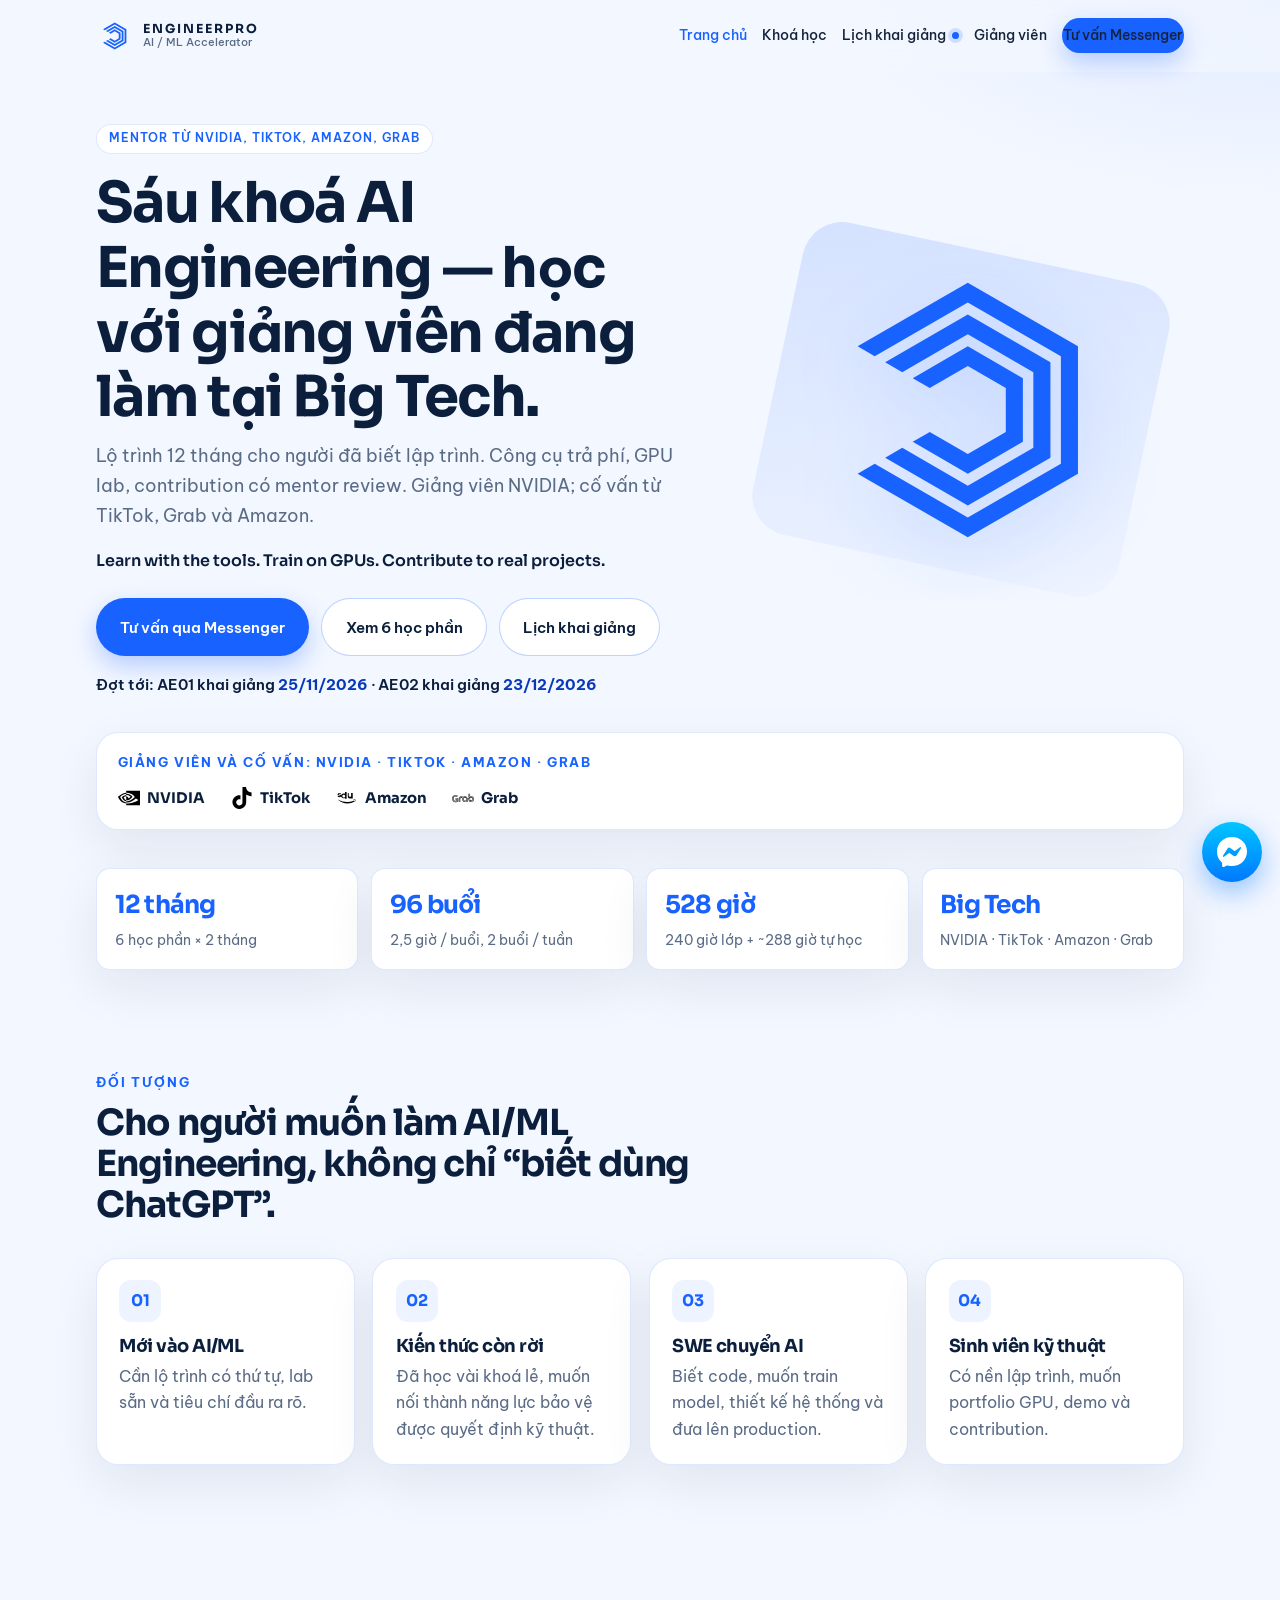
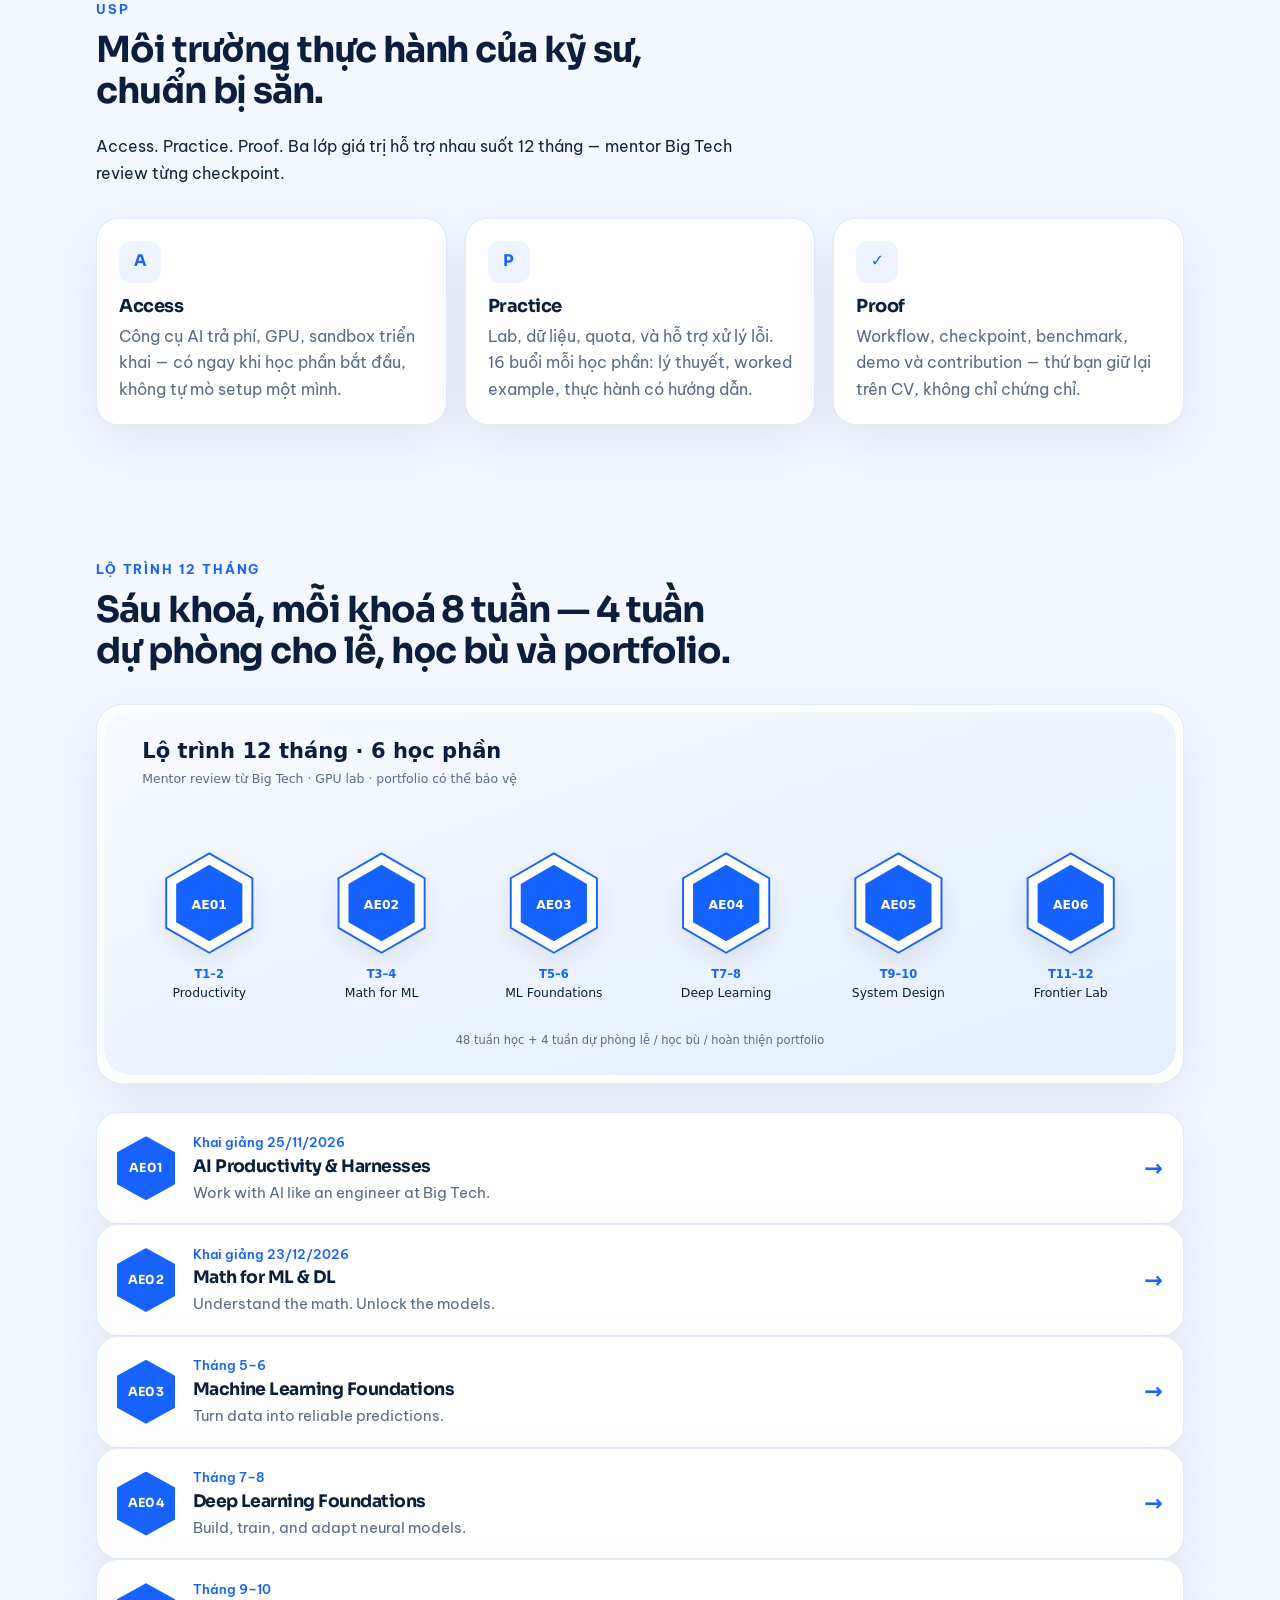
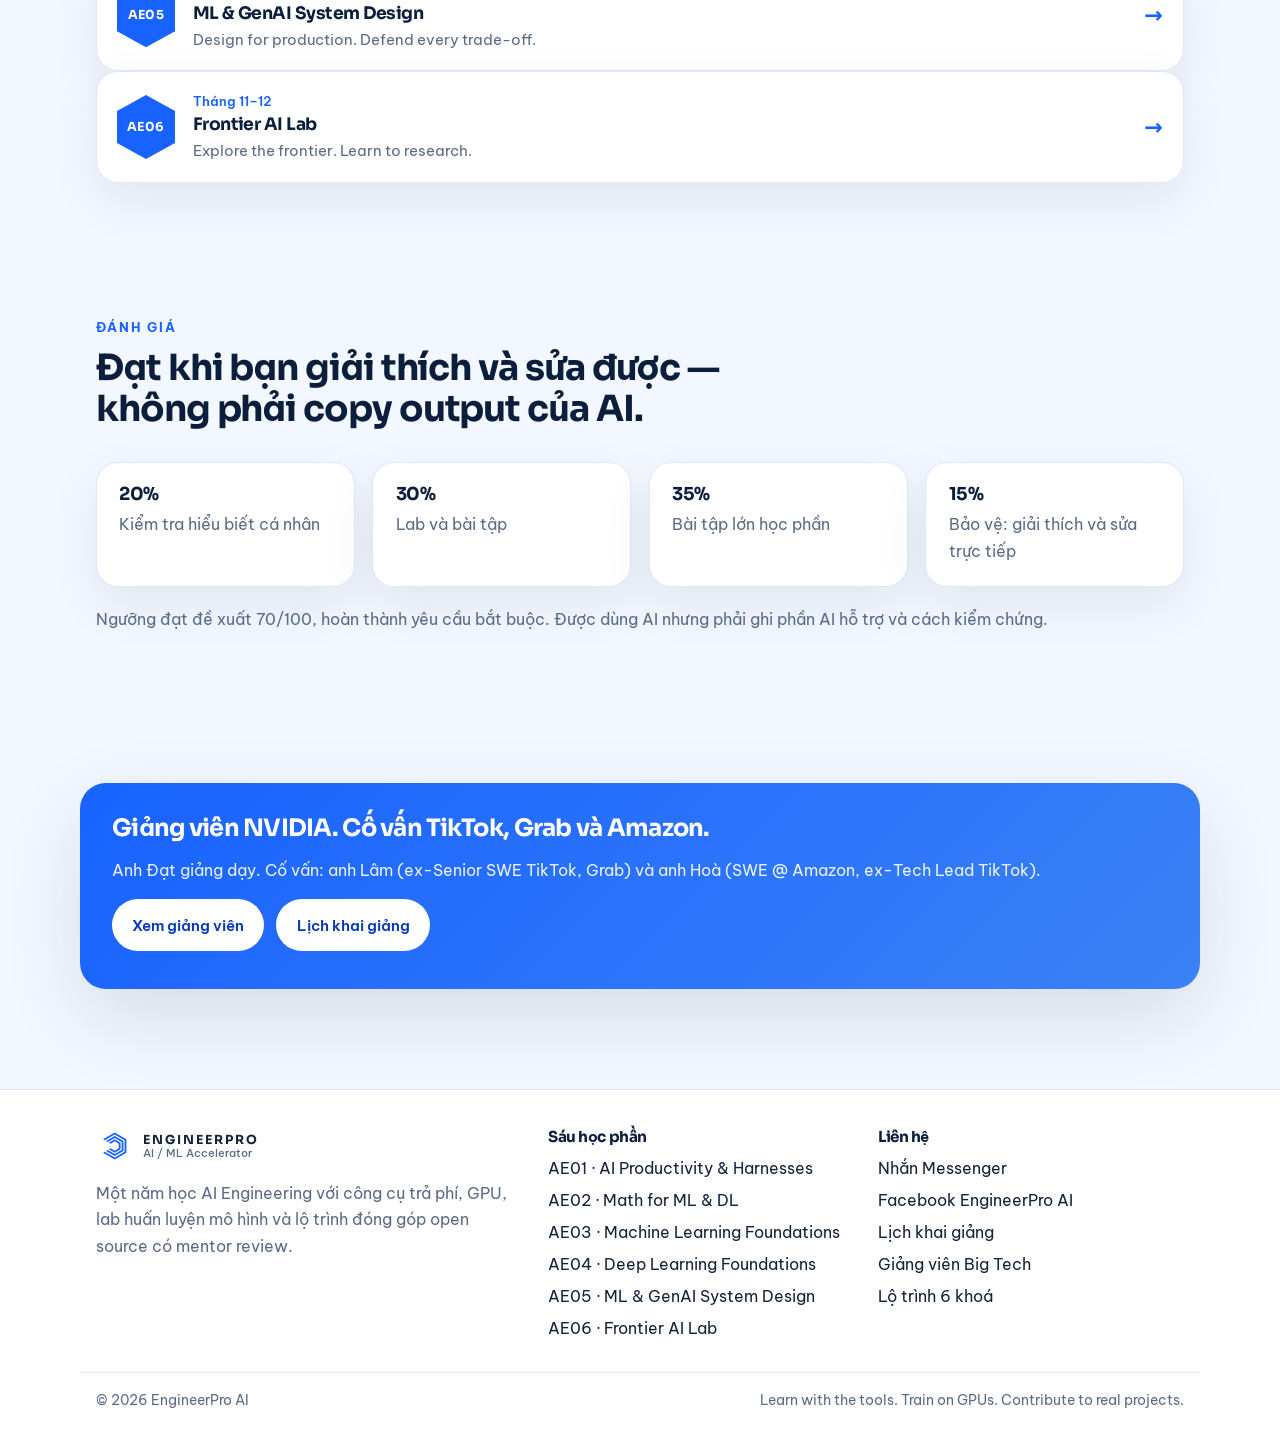
==== docs/index.html @ b5baab97 "Publish EngineerPro AI site with courses, instructors, and intake dates. Static GitHub Pages site fo" ====
<!doctype html>
<html lang="vi">
<head>
  <meta charset="utf-8">
  <meta name="viewport" content="width=device-width, initial-scale=1">
  <title>EngineerPro AI — 6 khoá AI Engineering với giảng viên Big Tech</title>
  <meta name="description" content="Lộ trình 12 tháng, 6 khoá: AI productivity, toán ML, machine learning, deep learning, system design và frontier lab. Giảng viên NVIDIA; cố vấn TikTok, Grab và Amazon. GPU, công cụ trả phí, mentor review.">
  <link rel="canonical" href="https://engineerpro-team.github.io/engineerproai/">
  <link rel="icon" type="image/png" sizes="32x32" href="assets/img/favicon-32.png">
  <link rel="icon" type="image/png" href="assets/img/favicon.png">
  <link rel="apple-touch-icon" href="assets/img/apple-touch-icon.png">
  <meta property="og:type" content="website">
  <meta property="og:site_name" content="EngineerPro AI">
  <meta property="og:locale" content="vi_VN">
  <meta property="og:title" content="EngineerPro AI — 6 khoá AI Engineering với giảng viên Big Tech">
  <meta property="og:description" content="Lộ trình 12 tháng, 6 khoá: AI productivity, toán ML, machine learning, deep learning, system design và frontier lab. Giảng viên NVIDIA; cố vấn TikTok, Grab và Amazon. GPU, công cụ trả phí, mentor review.">
  <meta property="og:url" content="https://engineerpro-team.github.io/engineerproai/">
  <meta property="og:image" content="https://engineerpro-team.github.io/engineerproai/assets/img/og-share.png">
  <meta property="og:image:width" content="1200">
  <meta property="og:image:height" content="630">
  <meta name="twitter:card" content="summary_large_image">
  <meta name="twitter:title" content="EngineerPro AI — 6 khoá AI Engineering với giảng viên Big Tech">
  <meta name="twitter:description" content="Lộ trình 12 tháng, 6 khoá: AI productivity, toán ML, machine learning, deep learning, system design và frontier lab. Giảng viên NVIDIA; cố vấn TikTok, Grab và Amazon. GPU, công cụ trả phí, mentor review.">
  <meta name="twitter:image" content="https://engineerpro-team.github.io/engineerproai/assets/img/og-share.png">
  <link rel="preconnect" href="https://fonts.googleapis.com">
  <link rel="preconnect" href="https://fonts.gstatic.com" crossorigin>
  <link href="https://fonts.googleapis.com/css2?family=Be+Vietnam+Pro:wght@400;500;600;700;800&family=Sora:wght@600;700;800&display=swap" rel="stylesheet">
  <link rel="stylesheet" href="assets/css/style.css">
  <script type="application/ld+json">{"@context": "https://schema.org", "@graph": [{"@type": ["Organization", "EducationalOrganization"], "@id": "https://engineerpro-team.github.io/engineerproai/#org", "name": "EngineerPro AI", "url": "https://engineerpro-team.github.io/engineerproai/", "logo": "https://engineerpro-team.github.io/engineerproai/assets/img/logo-mark.png", "sameAs": ["https://www.facebook.com/EngineerProAI", "https://m.me/EngineerProAI"]}, {"@type": "EducationalOccupationalProgram", "name": "AI/ML Engineering Accelerator", "description": "Lộ trình 12 tháng, 6 khoá AI/ML Engineering với giảng viên Big Tech.", "url": "https://engineerpro-team.github.io/engineerproai/", "provider": {"@id": "https://engineerpro-team.github.io/engineerproai/#org"}, "timeToComplete": "P12M", "hasCourse": [{"@type": "Course", "name": "AE01 — AI Productivity & Harnesses", "description": "Work with AI like an engineer at Big Tech.", "url": "https://engineerpro-team.github.io/engineerproai/khoa-hoc/ae01/", "provider": {"@id": "https://engineerpro-team.github.io/engineerproai/#org"}}, {"@type": "Course", "name": "AE02 — Math for ML & DL", "description": "Understand the math. Unlock the models.", "url": "https://engineerpro-team.github.io/engineerproai/khoa-hoc/ae02/", "provider": {"@id": "https://engineerpro-team.github.io/engineerproai/#org"}}, {"@type": "Course", "name": "AE03 — Machine Learning Foundations", "description": "Turn data into reliable predictions.", "url": "https://engineerpro-team.github.io/engineerproai/khoa-hoc/ae03/", "provider": {"@id": "https://engineerpro-team.github.io/engineerproai/#org"}}, {"@type": "Course", "name": "AE04 — Deep Learning Foundations", "description": "Build, train, and adapt neural models.", "url": "https://engineerpro-team.github.io/engineerproai/khoa-hoc/ae04/", "provider": {"@id": "https://engineerpro-team.github.io/engineerproai/#org"}}, {"@type": "Course", "name": "AE05 — ML & GenAI System Design", "description": "Design for production. Defend every trade-off.", "url": "https://engineerpro-team.github.io/engineerproai/khoa-hoc/ae05/", "provider": {"@id": "https://engineerpro-team.github.io/engineerproai/#org"}}, {"@type": "Course", "name": "AE06 — Frontier AI Lab", "description": "Explore the frontier. Learn to research.", "url": "https://engineerpro-team.github.io/engineerproai/khoa-hoc/ae06/", "provider": {"@id": "https://engineerpro-team.github.io/engineerproai/#org"}}]}]}</script>
</head>
<body>
  <a class="skip-link" href="#main">Bỏ qua điều hướng</a>
  <header class="header" data-header>
  <div class="header-inner">
    <a class="brand" href="index.html">
      <img src="assets/img/logo-mark.svg" alt="">
      <span><b>ENGINEERPRO</b><small>AI / ML Accelerator</small></span>
    </a>
    <button class="nav-toggle" type="button" data-nav-toggle aria-expanded="false" aria-controls="site-nav" aria-label="Mở menu">
      <span></span>
    </button>
    <nav class="nav" id="site-nav" data-nav-panel>
      <a href="index.html" class="is-active">Trang chủ</a>
      <a href="khoa-hoc/">Khoá học</a>
      <a href="lich-khai-giang/" class="nav-hot">Lịch khai giảng</a>
      <a href="giang-vien/">Giảng viên</a>
      <a class="btn btn-primary" href="https://m.me/EngineerProAI" target="_blank" rel="noopener">Tư vấn Messenger</a>
    </nav>
  </div>
</header>
  <main id="main">
<section class="hero">
  <div class="wrap hero-grid">
    <div>
      <div class="eyebrow">Mentor từ NVIDIA, TikTok, Amazon, Grab</div>
      <h1>Sáu khoá AI Engineering — học với giảng viên đang làm tại Big Tech.</h1>
      <p class="lede">Lộ trình 12 tháng cho người đã biết lập trình. Công cụ trả phí, GPU lab, contribution có mentor review. Giảng viên NVIDIA; cố vấn từ TikTok, Grab và Amazon.</p>
      <p class="tagline">Learn with the tools. Train on GPUs. Contribute to real projects.</p>
      <div class="hero-actions">
        <a class="btn btn-primary btn-lg" href="https://m.me/EngineerProAI" target="_blank" rel="noopener">Tư vấn qua Messenger</a>
        <a class="btn btn-ghost btn-lg" href="#lo-trinh">Xem 6 học phần</a>
        <a class="btn btn-ghost btn-lg" href="lich-khai-giang/">Lịch khai giảng</a>
      </div>
      <p class="intake-line">Đợt tới: AE01 khai giảng <strong>25/11/2026</strong> · AE02 khai giảng <strong>23/12/2026</strong></p>
    </div>
    <div class="hero-visual">
      <img src="assets/img/logo-mark.svg" alt="Logo EngineerPro AI">
    </div>
  </div>
  <div class="wrap"><div class="logo-strip reveal">
  <p>Giảng viên và cố vấn: NVIDIA · TikTok · Amazon · Grab</p>
  <ul><li><img src="assets/img/companies/nvidia.svg" alt=""><span>NVIDIA</span></li><li><img src="assets/img/companies/tiktok.svg" alt=""><span>TikTok</span></li><li><img src="assets/img/companies/amazon.svg" alt=""><span>Amazon</span></li><li><img src="assets/img/companies/grab.svg" alt=""><span>Grab</span></li></ul>
</div></div>
  <div class="wrap stats">
    <div class="stat"><b>12 tháng</b><span>6 học phần × 2 tháng</span></div>
    <div class="stat"><b>96 buổi</b><span>2,5 giờ / buổi, 2 buổi / tuần</span></div>
    <div class="stat"><b>528 giờ</b><span>240 giờ lớp + ~288 giờ tự học</span></div>
    <div class="stat"><b>Big Tech</b><span>NVIDIA · TikTok · Amazon · Grab</span></div>
  </div>
</section>

<section>
  <div class="wrap">
    <div class="section-head reveal">
      <div class="kicker">Đối tượng</div>
      <h2>Cho người muốn làm AI/ML Engineering, không chỉ “biết dùng ChatGPT”.</h2>
    </div>
    <div class="grid-4">
      <article class="card reveal"><div class="icon-pill">01</div><h3>Mới vào AI/ML</h3><p>Cần lộ trình có thứ tự, lab sẵn và tiêu chí đầu ra rõ.</p></article>
      <article class="card reveal"><div class="icon-pill">02</div><h3>Kiến thức còn rời</h3><p>Đã học vài khoá lẻ, muốn nối thành năng lực bảo vệ được quyết định kỹ thuật.</p></article>
      <article class="card reveal"><div class="icon-pill">03</div><h3>SWE chuyển AI</h3><p>Biết code, muốn train model, thiết kế hệ thống và đưa lên production.</p></article>
      <article class="card reveal"><div class="icon-pill">04</div><h3>Sinh viên kỹ thuật</h3><p>Có nền lập trình, muốn portfolio GPU, demo và contribution.</p></article>
    </div>
  </div>
</section>

<section>
  <div class="wrap">
    <div class="section-head reveal">
      <div class="kicker">USP</div>
      <h2>Môi trường thực hành của kỹ sư, chuẩn bị sẵn.</h2>
      <p>Access. Practice. Proof. Ba lớp giá trị hỗ trợ nhau suốt 12 tháng — mentor Big Tech review từng checkpoint.</p>
    </div>
    <div class="grid-3">
      <article class="card reveal"><div class="icon-pill">A</div><h3>Access</h3><p>Công cụ AI trả phí, GPU, sandbox triển khai — có ngay khi học phần bắt đầu, không tự mò setup một mình.</p></article>
      <article class="card reveal"><div class="icon-pill">P</div><h3>Practice</h3><p>Lab, dữ liệu, quota, và hỗ trợ xử lý lỗi. 16 buổi mỗi học phần: lý thuyết, worked example, thực hành có hướng dẫn.</p></article>
      <article class="card reveal"><div class="icon-pill">✓</div><h3>Proof</h3><p>Workflow, checkpoint, benchmark, demo và contribution — thứ bạn giữ lại trên CV, không chỉ chứng chỉ.</p></article>
    </div>
  </div>
</section>

<section id="lo-trinh">
  <div class="wrap">
    <div class="section-head reveal">
      <div class="kicker">Lộ trình 12 tháng</div>
      <h2>Sáu khoá, mỗi khoá 8 tuần — 4 tuần dự phòng cho lễ, học bù và portfolio.</h2>
    </div>
    <figure class="diagram reveal"><img src="assets/img/diagrams/roadmap-12.svg" alt="Lộ trình 12 tháng sáu học phần AE01 đến AE06"></figure>
    <div class="path"><a class="course-card reveal" href="khoa-hoc/ae01/">
  <div class="hex">AE01</div>
  <div>
    <div class="meta">Khai giảng 25/11/2026</div>
    <h3>AI Productivity & Harnesses</h3>
    <p>Work with AI like an engineer at Big Tech.</p>
  </div>
  <span class="go" aria-hidden="true">→</span>
</a>
<a class="course-card reveal" href="khoa-hoc/ae02/">
  <div class="hex">AE02</div>
  <div>
    <div class="meta">Khai giảng 23/12/2026</div>
    <h3>Math for ML & DL</h3>
    <p>Understand the math. Unlock the models.</p>
  </div>
  <span class="go" aria-hidden="true">→</span>
</a>
<a class="course-card reveal" href="khoa-hoc/ae03/">
  <div class="hex">AE03</div>
  <div>
    <div class="meta">Tháng 5–6</div>
    <h3>Machine Learning Foundations</h3>
    <p>Turn data into reliable predictions.</p>
  </div>
  <span class="go" aria-hidden="true">→</span>
</a>
<a class="course-card reveal" href="khoa-hoc/ae04/">
  <div class="hex">AE04</div>
  <div>
    <div class="meta">Tháng 7–8</div>
    <h3>Deep Learning Foundations</h3>
    <p>Build, train, and adapt neural models.</p>
  </div>
  <span class="go" aria-hidden="true">→</span>
</a>
<a class="course-card reveal" href="khoa-hoc/ae05/">
  <div class="hex">AE05</div>
  <div>
    <div class="meta">Tháng 9–10</div>
    <h3>ML & GenAI System Design</h3>
    <p>Design for production. Defend every trade-off.</p>
  </div>
  <span class="go" aria-hidden="true">→</span>
</a>
<a class="course-card reveal" href="khoa-hoc/ae06/">
  <div class="hex">AE06</div>
  <div>
    <div class="meta">Tháng 11–12</div>
    <h3>Frontier AI Lab</h3>
    <p>Explore the frontier. Learn to research.</p>
  </div>
  <span class="go" aria-hidden="true">→</span>
</a></div>
  </div>
</section>

<section>
  <div class="wrap">
    <div class="section-head reveal">
      <div class="kicker">Đánh giá</div>
      <h2>Đạt khi bạn giải thích và sửa được — không phải copy output của AI.</h2>
    </div>
    <div class="grid-4">
      <article class="card reveal"><h3>20%</h3><p>Kiểm tra hiểu biết cá nhân</p></article>
      <article class="card reveal"><h3>30%</h3><p>Lab và bài tập</p></article>
      <article class="card reveal"><h3>35%</h3><p>Bài tập lớn học phần</p></article>
      <article class="card reveal"><h3>15%</h3><p>Bảo vệ: giải thích và sửa trực tiếp</p></article>
    </div>
    <p class="reveal" style="margin-top:1.2rem;color:var(--muted)">Ngưỡng đạt đề xuất 70/100, hoàn thành yêu cầu bắt buộc. Được dùng AI nhưng phải ghi phần AI hỗ trợ và cách kiểm chứng.</p>
  </div>
</section>

<section>
  <div class="wrap callout reveal">
    <h2>Giảng viên NVIDIA. Cố vấn TikTok, Grab và Amazon.</h2>
    <p>Anh Đạt giảng dạy. Cố vấn: anh Lâm (ex-Senior SWE TikTok, Grab) và anh Hoà (SWE @ Amazon, ex-Tech Lead TikTok).</p>
    <div class="hero-actions">
      <a class="btn btn-ghost" href="giang-vien/">Xem giảng viên</a>
      <a class="btn btn-primary" href="lich-khai-giang/">Lịch khai giảng</a>
    </div>
  </div>
</section>
</main>
  <footer class="footer">
  <div class="wrap footer-grid">
    <div>
      <a class="brand" href="index.html">
        <img src="assets/img/logo-mark.svg" alt="">
        <span><b>ENGINEERPRO</b><small>AI / ML Accelerator</small></span>
      </a>
      <p style="margin-top:1rem">Một năm học AI Engineering với công cụ trả phí, GPU, lab huấn luyện mô hình và lộ trình đóng góp open source có mentor review.</p>
    </div>
    <div>
      <h3>Sáu học phần</h3>
      <ul><li><a href="khoa-hoc/ae01/">AE01 · AI Productivity & Harnesses</a></li><li><a href="khoa-hoc/ae02/">AE02 · Math for ML & DL</a></li><li><a href="khoa-hoc/ae03/">AE03 · Machine Learning Foundations</a></li><li><a href="khoa-hoc/ae04/">AE04 · Deep Learning Foundations</a></li><li><a href="khoa-hoc/ae05/">AE05 · ML & GenAI System Design</a></li><li><a href="khoa-hoc/ae06/">AE06 · Frontier AI Lab</a></li></ul>
    </div>
    <div>
      <h3>Liên hệ</h3>
      <ul>
        <li><a href="https://m.me/EngineerProAI" target="_blank" rel="noopener">Nhắn Messenger</a></li>
        <li><a href="https://www.facebook.com/EngineerProAI" target="_blank" rel="noopener">Facebook EngineerPro AI</a></li>
        <li><a href="lich-khai-giang/">Lịch khai giảng</a></li>
        <li><a href="giang-vien/">Giảng viên Big Tech</a></li>
        <li><a href="khoa-hoc/">Lộ trình 6 khoá</a></li>
      </ul>
    </div>
  </div>
  <div class="wrap legal">
    <span>© <span data-year></span> EngineerPro AI</span>
    <span>Learn with the tools. Train on GPUs. Contribute to real projects.</span>
  </div>
</footer>
  <a class="msg-fab" href="https://m.me/EngineerProAI" target="_blank" rel="noopener" aria-label="Nhắn tin tư vấn qua Messenger">
  <svg viewBox="0 0 24 24" aria-hidden="true">
    <path fill="currentColor" d="M.001 11.639C.001 4.949 5.241 0 12.001 0 18.762 0 24 4.95 24 11.639c0 6.689-5.238 11.638-11.999 11.638-1.21 0-2.38-.16-3.47-.46a.96.96 0 00-.64.05l-2.39 1.05a.96.96 0 01-1.35-.85l-.07-2.14a.97.97 0 00-.32-.68A11.39 11.39 0 010 11.639zm8.32-2.19l-3.52 5.6c-.35.53.32 1.139.82.75l3.79-2.87a.724.724 0 01.87 0l2.8 2.1c.84.63 2.04.41 2.6-.48l3.52-5.6c.35-.53-.32-1.13-.82-.75l-3.79 2.87a.724.724 0 01-.87 0l-2.8-2.1a1.8 1.8 0 00-2.6.48z"/>
  </svg>
</a>
  <script src="assets/js/main.js"></script>
</body>
</html>
---- docs/assets/css/style.css ----
/* EngineerPro AI — GitHub Pages static site */

:root {
  --blue: #1862ff;
  --blue-600: #0b4ae6;
  --blue-700: #0839b8;
  --blue-50: #eef4ff;
  --blue-100: #d9e6ff;
  --navy: #0b1f3d;
  --ink: #14233a;
  --muted: #5a6b86;
  --ice: #f3f7ff;
  --paper: #ffffff;
  --line: rgba(24, 98, 255, 0.14);
  --line-strong: rgba(24, 98, 255, 0.28);
  --shadow: 0 18px 50px rgba(11, 31, 61, 0.08);
  --shadow-lg: 0 28px 80px rgba(11, 31, 61, 0.12);
  --radius: 22px;
  --radius-sm: 14px;
  --max: 1120px;
  --header: 72px;
  --font: "Be Vietnam Pro", system-ui, sans-serif;
  --display: "Sora", "Be Vietnam Pro", system-ui, sans-serif;
}

*,
*::before,
*::after { box-sizing: border-box; }

html { scroll-behavior: smooth; }

body {
  margin: 0;
  font-family: var(--font);
  color: var(--ink);
  background:
    radial-gradient(1200px 500px at 10% -10%, rgba(24, 98, 255, 0.12), transparent 55%),
    radial-gradient(900px 400px at 100% 0%, rgba(24, 98, 255, 0.08), transparent 50%),
    var(--ice);
  line-height: 1.65;
  min-height: 100vh;
  overflow-x: hidden;
}

body.nav-open { overflow: hidden; }

img { max-width: 100%; display: block; }

a { color: var(--blue-600); text-decoration: none; }
a:hover { text-decoration: underline; }
:focus-visible {
  outline: 3px solid var(--blue);
  outline-offset: 3px;
}

h1, h2, h3, h4 {
  font-family: var(--display);
  color: var(--navy);
  line-height: 1.15;
  letter-spacing: -0.03em;
  margin: 0 0 0.6em;
}

p { margin: 0 0 1em; }

.skip-link {
  position: absolute;
  left: -9999px;
  top: 0;
  background: var(--navy);
  color: #fff;
  padding: 0.7rem 1.1rem;
  z-index: 10000;
  border-radius: 0 0 10px 0;
  font-weight: 600;
}
.skip-link:focus { left: 0; }

.sr-only {
  position: absolute;
  width: 1px;
  height: 1px;
  padding: 0;
  margin: -1px;
  overflow: hidden;
  clip: rect(0, 0, 0, 0);
  white-space: nowrap;
  border: 0;
}

.wrap {
  width: 100%;
  max-width: var(--max);
  margin-inline: auto;
  padding-inline: 1rem;
  box-sizing: border-box;
}
.lede, .tagline, h1 { max-width: 100%; overflow-wrap: break-word; }

.header {
  position: sticky;
  top: 0;
  z-index: 50;
  min-height: var(--header);
  height: auto;
  display: flex;
  align-items: center;
  background: rgba(243, 247, 255, 0.72);
  backdrop-filter: blur(16px);
  -webkit-backdrop-filter: blur(16px);
  border-bottom: 1px solid transparent;
  transition: border-color 0.2s, background 0.2s, box-shadow 0.2s;
}
.header.is-scrolled {
  border-bottom-color: var(--line);
  background: rgba(255, 255, 255, 0.86);
  box-shadow: 0 8px 24px rgba(11, 31, 61, 0.05);
}

.header-inner {
  display: flex;
  align-items: center;
  justify-content: space-between;
  gap: 1rem;
  width: 100%;
  max-width: var(--max);
  margin-inline: auto;
  padding-inline: 1rem;
  box-sizing: border-box;
}

.brand {
  display: flex;
  align-items: center;
  gap: 0.7rem;
  text-decoration: none;
  color: var(--navy);
  font-family: var(--display);
  font-weight: 700;
  letter-spacing: 0.08em;
  font-size: 0.82rem;
}
.brand:hover { text-decoration: none; color: var(--blue); }
.brand img { width: 36px; height: 36px; }
.brand span { display: flex; flex-direction: column; line-height: 1.15; }
.brand b { letter-spacing: 0.16em; font-size: 0.78rem; }
.brand small {
  font-family: var(--font);
  font-weight: 500;
  letter-spacing: 0;
  color: var(--muted);
  font-size: 0.68rem;
  text-transform: none;
}

.nav {
  display: none;
  align-items: center;
  gap: 0.2rem 0.95rem;
}
.nav.is-open {
  display: flex;
  position: fixed;
  inset: var(--header) 0 0 0;
  background: rgba(255, 255, 255, 0.97);
  flex-direction: column;
  align-items: stretch;
  padding: 1.2rem;
  gap: 0.2rem;
  z-index: 40;
}
.nav a {
  color: var(--ink);
  font-weight: 500;
  font-size: 1.05rem;
  text-decoration: none;
  padding: 0.85rem 0.4rem;
  border-bottom: 1px solid var(--line);
}
.nav a:hover,
.nav a.is-active { color: var(--blue); }
.nav .btn { margin-top: 0.8rem; width: 100%; }

.nav-toggle {
  display: inline-flex !important;
  align-items: center;
  justify-content: center;
  width: 42px;
  height: 42px;
  border: 1.5px solid var(--blue);
  background: #fff;
  border-radius: 12px;
  cursor: pointer;
  margin-left: auto;
  flex-shrink: 0;
}

@media (min-width: 901px) {
  .nav-toggle { display: none !important; }
  .nav {
    display: flex;
    position: static;
    inset: auto;
    background: transparent;
    flex-direction: row;
    align-items: center;
    padding: 0;
    gap: 0.2rem 0.95rem;
  }
  .nav.is-open { display: flex; }
  .nav a {
    padding: 0.35rem 0;
    font-size: 0.9rem;
    border-bottom: 0;
  }
  .nav .btn { margin-top: 0; width: auto; }
}
.nav-toggle span,
.nav-toggle span::before,
.nav-toggle span::after {
  display: block;
  width: 18px;
  height: 2px;
  background: var(--navy);
  position: relative;
  margin: 0 auto;
  border-radius: 2px;
}
.nav-toggle span::before,
.nav-toggle span::after {
  content: "";
  position: absolute;
  left: 0;
}
.nav-toggle span::before { top: -6px; }
.nav-toggle span::after { top: 6px; }

.btn {
  display: inline-flex;
  align-items: center;
  justify-content: center;
  gap: 0.45rem;
  padding: 0.78rem 1.2rem;
  border-radius: 999px;
  font-weight: 600;
  font-size: 0.95rem;
  border: 1px solid transparent;
  text-decoration: none;
  cursor: pointer;
  transition: transform 0.15s, box-shadow 0.15s, background 0.15s;
  white-space: nowrap;
}
.btn:hover { text-decoration: none; transform: translateY(-1px); }
.btn-primary {
  background: var(--blue);
  color: #fff;
  box-shadow: 0 10px 24px rgba(24, 98, 255, 0.28);
}
.btn-primary:hover { background: var(--blue-600); color: #fff; }
.btn-ghost {
  background: #fff;
  color: var(--navy);
  border-color: var(--line-strong);
}
.btn-ghost:hover { color: var(--blue); }
.btn-lg { padding: 0.95rem 1.45rem; }

.hero {
  padding: 3.2rem 0 2.2rem;
  position: relative;
  overflow: visible;
}
.hero-grid > * { min-width: 0; }
.hero-grid {
  display: grid;
  grid-template-columns: 1.15fr 0.85fr;
  gap: 2.5rem;
  align-items: center;
}
.eyebrow {
  display: inline-flex;
  align-items: center;
  flex-wrap: wrap;
  max-width: 100%;
  white-space: normal;
  gap: 0.5rem;
  font-size: 0.78rem;
  font-weight: 600;
  letter-spacing: 0.08em;
  text-transform: uppercase;
  color: var(--blue);
  background: #fff;
  border: 1px solid var(--line);
  padding: 0.35rem 0.75rem;
  border-radius: 999px;
  margin-bottom: 1.1rem;
  line-height: 1.35;
}
.hero h1 {
  font-size: clamp(2.1rem, 4.4vw, 3.55rem);
  margin-bottom: 0.7rem;
}
.lede {
  font-size: 1.12rem;
  color: var(--muted);
  max-width: 38rem;
}
.hero-actions {
  display: flex;
  flex-wrap: wrap;
  gap: 0.75rem;
  margin: 1.5rem 0 0.4rem;
}
.tagline {
  font-family: var(--display);
  font-weight: 600;
  color: var(--navy);
  margin-top: 1rem;
  font-size: 1rem;
}

.hero-visual {
  position: relative;
  display: grid;
  place-items: center;
  min-height: 380px;
  overflow: hidden;
}
.hero-visual::before {
  content: "";
  position: absolute;
  inset: 8%;
  border-radius: 40px;
  background: linear-gradient(160deg, rgba(24, 98, 255, 0.14), rgba(24, 98, 255, 0.02));
  transform: rotate(12deg);
}
.hero-visual img {
  width: min(340px, 100%);
  position: relative;
  filter: drop-shadow(0 24px 40px rgba(24, 98, 255, 0.18));
  animation: floaty 6s ease-in-out infinite;
}
@keyframes floaty {
  0%, 100% { transform: translateY(0); }
  50% { transform: translateY(-10px); }
}

.stats {
  display: grid;
  grid-template-columns: repeat(4, 1fr);
  gap: 0.8rem;
  margin-top: 2.4rem;
}
.stat {
  background: #fff;
  border: 1px solid var(--line);
  border-radius: var(--radius-sm);
  padding: 1rem 1.1rem;
  box-shadow: var(--shadow);
}
.stat b {
  display: block;
  font-family: var(--display);
  font-size: 1.55rem;
  color: var(--blue);
  letter-spacing: -0.03em;
}
.stat span { color: var(--muted); font-size: 0.88rem; }

section { padding: 4.2rem 0; }
.section-head {
  max-width: 40rem;
  margin-bottom: 2rem;
}
.section-head h2 { font-size: clamp(1.7rem, 3vw, 2.25rem); }
.kicker {
  color: var(--blue);
  font-weight: 700;
  font-size: 0.82rem;
  letter-spacing: 0.14em;
  text-transform: uppercase;
  margin-bottom: 0.5rem;
}

.grid-3, .grid-2, .grid-4 {
  display: grid;
  gap: 1.1rem;
}
.grid-3 { grid-template-columns: repeat(3, 1fr); }
.grid-2 { grid-template-columns: repeat(2, 1fr); }
.grid-4 { grid-template-columns: repeat(4, 1fr); }

.card {
  background: #fff;
  border: 1px solid var(--line);
  border-radius: var(--radius);
  padding: 1.35rem 1.4rem;
  box-shadow: var(--shadow);
}
.card h3 { font-size: 1.12rem; margin-bottom: 0.4rem; }
.card p:last-child { margin-bottom: 0; }
.card p { color: var(--muted); }

.icon-pill {
  width: 42px;
  height: 42px;
  border-radius: 12px;
  display: grid;
  place-items: center;
  background: var(--blue-50);
  color: var(--blue);
  margin-bottom: 0.85rem;
  font-family: var(--display);
  font-weight: 700;
}

.course-card {
  display: grid;
  grid-template-columns: auto 1fr auto;
  gap: 1.1rem;
  align-items: center;
  background: #fff;
  border: 1px solid var(--line);
  border-radius: var(--radius);
  padding: 1.15rem 1.25rem;
  text-decoration: none;
  color: inherit;
  box-shadow: var(--shadow);
  transition: transform 0.15s, border-color 0.15s, box-shadow 0.15s;
}
.course-card:hover {
  text-decoration: none;
  transform: translateY(-3px);
  border-color: var(--blue);
  box-shadow: var(--shadow-lg);
}
.hex {
  width: 58px;
  height: 64px;
  display: grid;
  place-items: center;
  background: var(--blue);
  color: #fff;
  clip-path: polygon(50% 0%, 100% 25%, 100% 75%, 50% 100%, 0% 75%, 0% 25%);
  font-family: var(--display);
  font-weight: 700;
  font-size: 0.78rem;
  letter-spacing: 0.04em;
}
.course-card h3 { margin: 0 0 0.2rem; font-size: 1.08rem; }
.course-card p { margin: 0; color: var(--muted); font-size: 0.95rem; }
.course-card .meta {
  color: var(--blue);
  font-weight: 600;
  font-size: 0.82rem;
  margin-bottom: 0.2rem;
}
.course-card .go {
  color: var(--blue);
  font-weight: 700;
  font-size: 1.4rem;
}

.table-wrap {
  overflow-x: auto;
  border: 1px solid var(--line);
  border-radius: var(--radius);
  background: #fff;
  box-shadow: var(--shadow);
}
table {
  width: 100%;
  border-collapse: collapse;
  font-size: 0.92rem;
}
th, td {
  text-align: left;
  padding: 0.85rem 1rem;
  border-bottom: 1px solid var(--line);
  vertical-align: top;
}
th {
  background: var(--blue-50);
  color: var(--navy);
  font-weight: 700;
  white-space: nowrap;
}
tr:last-child td { border-bottom: 0; }

.chips {
  display: flex;
  flex-wrap: wrap;
  gap: 0.45rem;
  margin: 0.8rem 0 0;
}
.chip {
  background: var(--blue-50);
  color: var(--blue-700);
  border-radius: 999px;
  padding: 0.28rem 0.7rem;
  font-size: 0.82rem;
  font-weight: 600;
}

.page-hero { padding: 2.6rem 0 1.4rem; }
.crumbs {
  font-size: 0.85rem;
  color: var(--muted);
  margin-bottom: 1rem;
}
.crumbs a { color: var(--muted); }
.page-hero h1 { font-size: clamp(1.8rem, 3.4vw, 2.6rem); }
.tagline-en {
  font-family: var(--display);
  color: var(--blue);
  font-weight: 600;
  margin-bottom: 0.8rem;
}

.split {
  display: grid;
  grid-template-columns: 1fr 1fr;
  gap: 1.1rem;
}

.callout {
  background: linear-gradient(135deg, #1862ff, #3b82f6);
  color: #fff;
  border-radius: calc(var(--radius) + 4px);
  padding: 2rem;
  box-shadow: var(--shadow-lg);
}
.callout h2, .callout h3 { color: #fff; }
.callout p { color: rgba(255, 255, 255, 0.9); }
.callout .btn-ghost {
  background: #fff;
  color: var(--blue-700);
  border-color: transparent;
}
.callout .hero-actions { margin-top: 0.4rem; }
.callout .btn-primary {
  background: #fff;
  color: var(--blue-700);
  box-shadow: none;
}

.instructors .avatar {
  width: 112px;
  height: 112px;
  border-radius: 28px;
  overflow: hidden;
  background: linear-gradient(160deg, var(--blue-100), #fff);
  border: 1px solid var(--line);
  margin-bottom: 0.9rem;
  padding: 0;
}
.instructors .avatar img {
  width: 100%;
  height: 100%;
  object-fit: cover;
}
.person {
  display: flex;
  flex-direction: column;
  height: 100%;
}
.person .soon,
.person .person-tags,
.person .company-tag {
  align-self: flex-start;
}
.person-tags {
  display: flex;
  flex-wrap: wrap;
  gap: 0.4rem;
  margin: 0.15rem 0 0.55rem;
}
.person h3 { margin: 0.45rem 0 0.15rem; }
.person-role {
  font-weight: 600;
  color: var(--navy) !important;
  margin-bottom: 0.35rem !important;
}
.person .btn { margin-top: auto; align-self: flex-start; }
.soon {
  display: inline-block;
  background: var(--blue-50);
  color: var(--blue-700);
  font-size: 0.75rem;
  font-weight: 700;
  letter-spacing: 0.08em;
  text-transform: uppercase;
  padding: 0.2rem 0.55rem;
  border-radius: 999px;
}

.pager {
  display: flex;
  justify-content: space-between;
  gap: 1rem;
  flex-wrap: wrap;
  margin-top: 2.2rem;
}
.pager a {
  background: #fff;
  border: 1px solid var(--line);
  border-radius: var(--radius-sm);
  padding: 0.9rem 1rem;
  min-width: min(100%, 240px);
  color: inherit;
  text-decoration: none;
  box-shadow: var(--shadow);
}
.pager a:hover { border-color: var(--blue); }
.pager small { color: var(--muted); display: block; }

.footer {
  margin-top: 2rem;
  padding: 2.4rem 0 1.6rem;
  border-top: 1px solid var(--line);
  background: #fff;
}
.footer-grid {
  display: grid;
  grid-template-columns: 1.4fr 1fr 1fr;
  gap: 1.5rem;
}
.footer h3 { font-size: 0.95rem; }
.footer a { color: var(--ink); }
.footer p, .footer li { color: var(--muted); }
.footer ul { list-style: none; margin: 0; padding: 0; }
.footer li { margin: 0.35rem 0; }
.legal {
  margin-top: 1.6rem;
  padding-top: 1rem;
  border-top: 1px solid var(--line);
  color: var(--muted);
  font-size: 0.85rem;
  display: flex;
  justify-content: space-between;
  gap: 1rem;
  flex-wrap: wrap;
}

.reveal {
  opacity: 0;
  transform: translateY(16px);
  transition: opacity 0.6s ease, transform 0.6s ease;
}
.reveal.is-visible { opacity: 1; transform: none; }

@media (prefers-reduced-motion: reduce) {
  html { scroll-behavior: auto; }
  .hero-visual img { animation: none; }
  .reveal { opacity: 1; transform: none; }
}

@media (max-width: 900px) {
  .hero-grid,
  .grid-3,
  .grid-4,
  .split,
  .footer-grid,
  .stats { grid-template-columns: 1fr 1fr; }
  .course-card { grid-template-columns: auto 1fr; }
  .course-card .go { display: none; }
}

@media (max-width: 640px) {
  .hero { padding-top: 1.6rem; }
  .hero-grid,
  .grid-2,
  .grid-3,
  .grid-4,
  .stats,
  .footer-grid { grid-template-columns: 1fr; }
  .hero-visual { min-height: 240px; overflow: hidden; }
  .hero h1 { font-size: 1.75rem; }
  .split { grid-template-columns: 1fr; }
  .hero-actions { flex-direction: column; align-items: stretch; }
  .hero-actions .btn { width: 100%; white-space: normal; }
  .nav-toggle { flex-shrink: 0; }
  section { padding: 3rem 0; }
  .logo-strip ul { gap: 0.7rem 1.1rem; }
  .logo-strip p { letter-spacing: 0.06em; }
  .sched-grid { grid-template-columns: 1fr; }
}

.nav-hot {
  position: relative;
}
.nav-hot::after {
  content: "";
  display: inline-block;
  width: 7px;
  height: 7px;
  margin-left: 0.35rem;
  border-radius: 50%;
  background: var(--blue);
  box-shadow: 0 0 0 4px rgba(24, 98, 255, 0.16);
  transform: translateY(-1px);
}

.logo-strip {
  margin-top: 2.2rem;
  padding: 1.15rem 1.3rem;
  background: #fff;
  border: 1px solid var(--line);
  border-radius: var(--radius);
  box-shadow: var(--shadow);
}
.logo-strip p {
  margin: 0 0 0.85rem;
  font-size: 0.8rem;
  font-weight: 700;
  letter-spacing: 0.12em;
  text-transform: uppercase;
  color: var(--blue);
}
.logo-strip ul {
  list-style: none;
  display: flex;
  flex-wrap: wrap;
  align-items: center;
  gap: 0.85rem 1.6rem;
  margin: 0;
  padding: 0;
}
.logo-strip li {
  display: flex;
  align-items: center;
  gap: 0.45rem;
  color: var(--navy);
  font-family: var(--display);
  font-weight: 700;
  font-size: 0.92rem;
}
.logo-strip img {
  width: 22px;
  height: 22px;
  object-fit: contain;
  color: var(--navy);
}

.diagram {
  margin: 0 0 1.8rem;
  background: #fff;
  border: 1px solid var(--line);
  border-radius: calc(var(--radius) + 4px);
  padding: 0.45rem;
  box-shadow: var(--shadow);
  overflow: hidden;
}
.diagram img {
  width: 100%;
  height: auto;
  display: block;
}

.sched-grid {
  display: grid;
  grid-template-columns: repeat(3, 1fr);
  gap: 1.1rem;
}
.sched-card {
  background: #fff;
  border: 1px solid var(--line);
  border-radius: var(--radius);
  padding: 1.25rem 1.3rem;
  box-shadow: var(--shadow);
  display: flex;
  flex-direction: column;
  gap: 0.45rem;
}
.sched-card .when {
  font-family: var(--display);
  font-weight: 700;
  color: var(--blue);
  font-size: 0.88rem;
}
.sched-card .soon { align-self: flex-start; }
.sched-card p { margin: 0; }
.sched-card.is-open {
  border-color: var(--line-strong);
  box-shadow: var(--shadow-lg);
}
.sched-card .slots {
  list-style: none;
  margin: 0;
  padding: 0;
  color: var(--ink);
  font-size: 0.92rem;
}
.sched-card .slots li { padding: 0.12rem 0; }
.sched-card .open {
  margin-top: auto;
  padding-top: 0.7rem;
}
.intake-line {
  margin: 1rem 0 0;
  color: var(--navy);
  font-weight: 600;
  font-size: 0.95rem;
}
.intake-line strong { color: var(--blue-700); }

.company-tag {
  display: inline-flex;
  align-items: center;
  gap: 0.35rem;
  font-size: 0.8rem;
  font-weight: 700;
  color: var(--navy);
  margin-top: 0.35rem;
}
.company-tag img { width: 14px; height: 14px; }

@media (max-width: 900px) {
  .sched-grid { grid-template-columns: 1fr 1fr; }
}
@media (max-width: 640px) {
  .sched-grid { grid-template-columns: 1fr; }
}

.msg-fab {
  position: fixed;
  right: calc(1.1rem + env(safe-area-inset-right, 0px));
  bottom: calc(1.1rem + env(safe-area-inset-bottom, 0px));
  z-index: 80;
  width: 60px;
  height: 60px;
  border-radius: 50%;
  display: grid;
  place-items: center;
  color: #fff;
  background: linear-gradient(180deg, #00c6ff 0%, #0078ff 100%);
  box-shadow: 0 10px 28px rgba(0, 120, 255, 0.42);
  text-decoration: none;
  animation: msgPulse 2.4s ease-in-out infinite;
}
.msg-fab svg {
  width: 30px;
  height: 30px;
  display: block;
}
.msg-fab:hover {
  text-decoration: none;
  color: #fff;
  transform: scale(1.06);
  animation-play-state: paused;
}
.msg-fab:focus-visible {
  outline: 3px solid #fff;
  outline-offset: 3px;
}
@keyframes msgPulse {
  0%, 100% { box-shadow: 0 10px 28px rgba(0, 120, 255, 0.42), 0 0 0 0 rgba(0, 120, 255, 0.45); }
  55% { box-shadow: 0 10px 28px rgba(0, 120, 255, 0.42), 0 0 0 14px rgba(0, 120, 255, 0); }
}
@media (prefers-reduced-motion: reduce) {
  .msg-fab { animation: none; }
}
@media (max-width: 640px) {
  .msg-fab {
    width: 56px;
    height: 56px;
    right: calc(0.85rem + env(safe-area-inset-right, 0px));
    bottom: calc(0.85rem + env(safe-area-inset-bottom, 0px));
  }
  .msg-fab svg { width: 28px; height: 28px; }
}
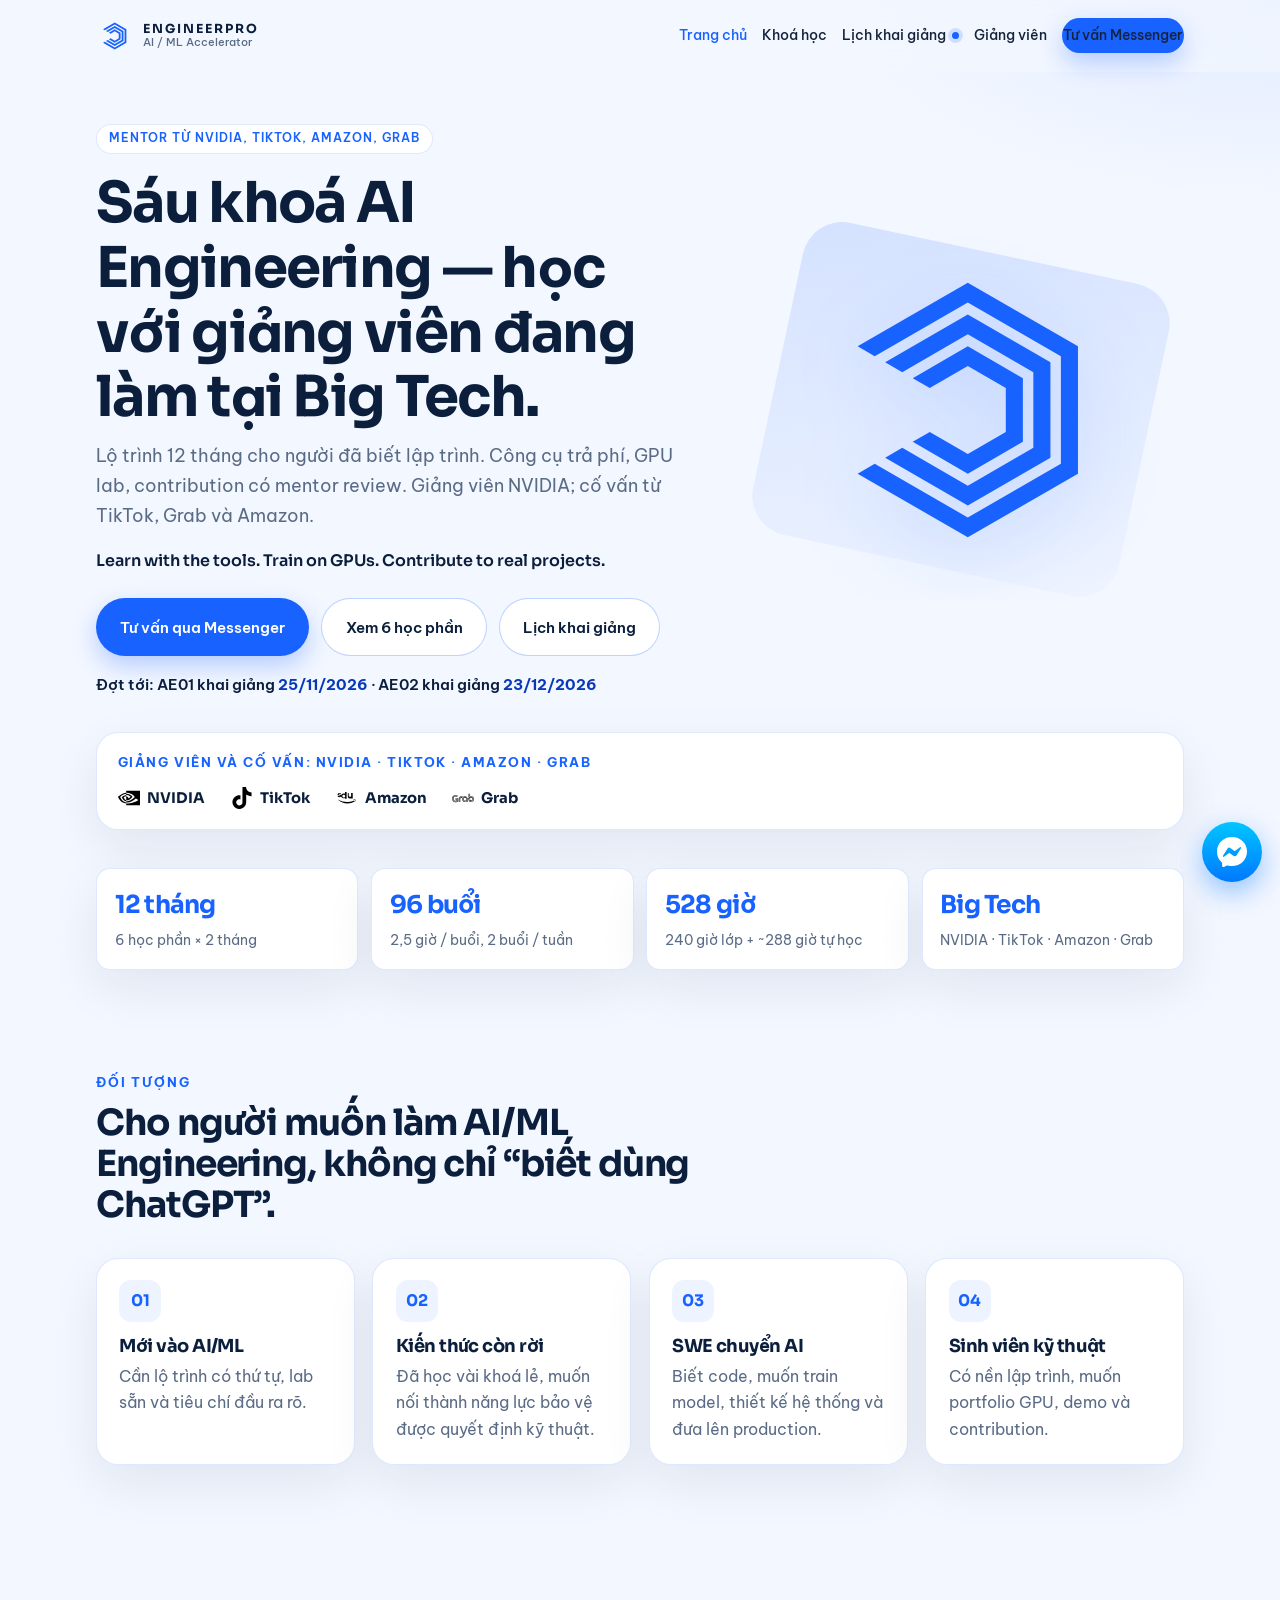
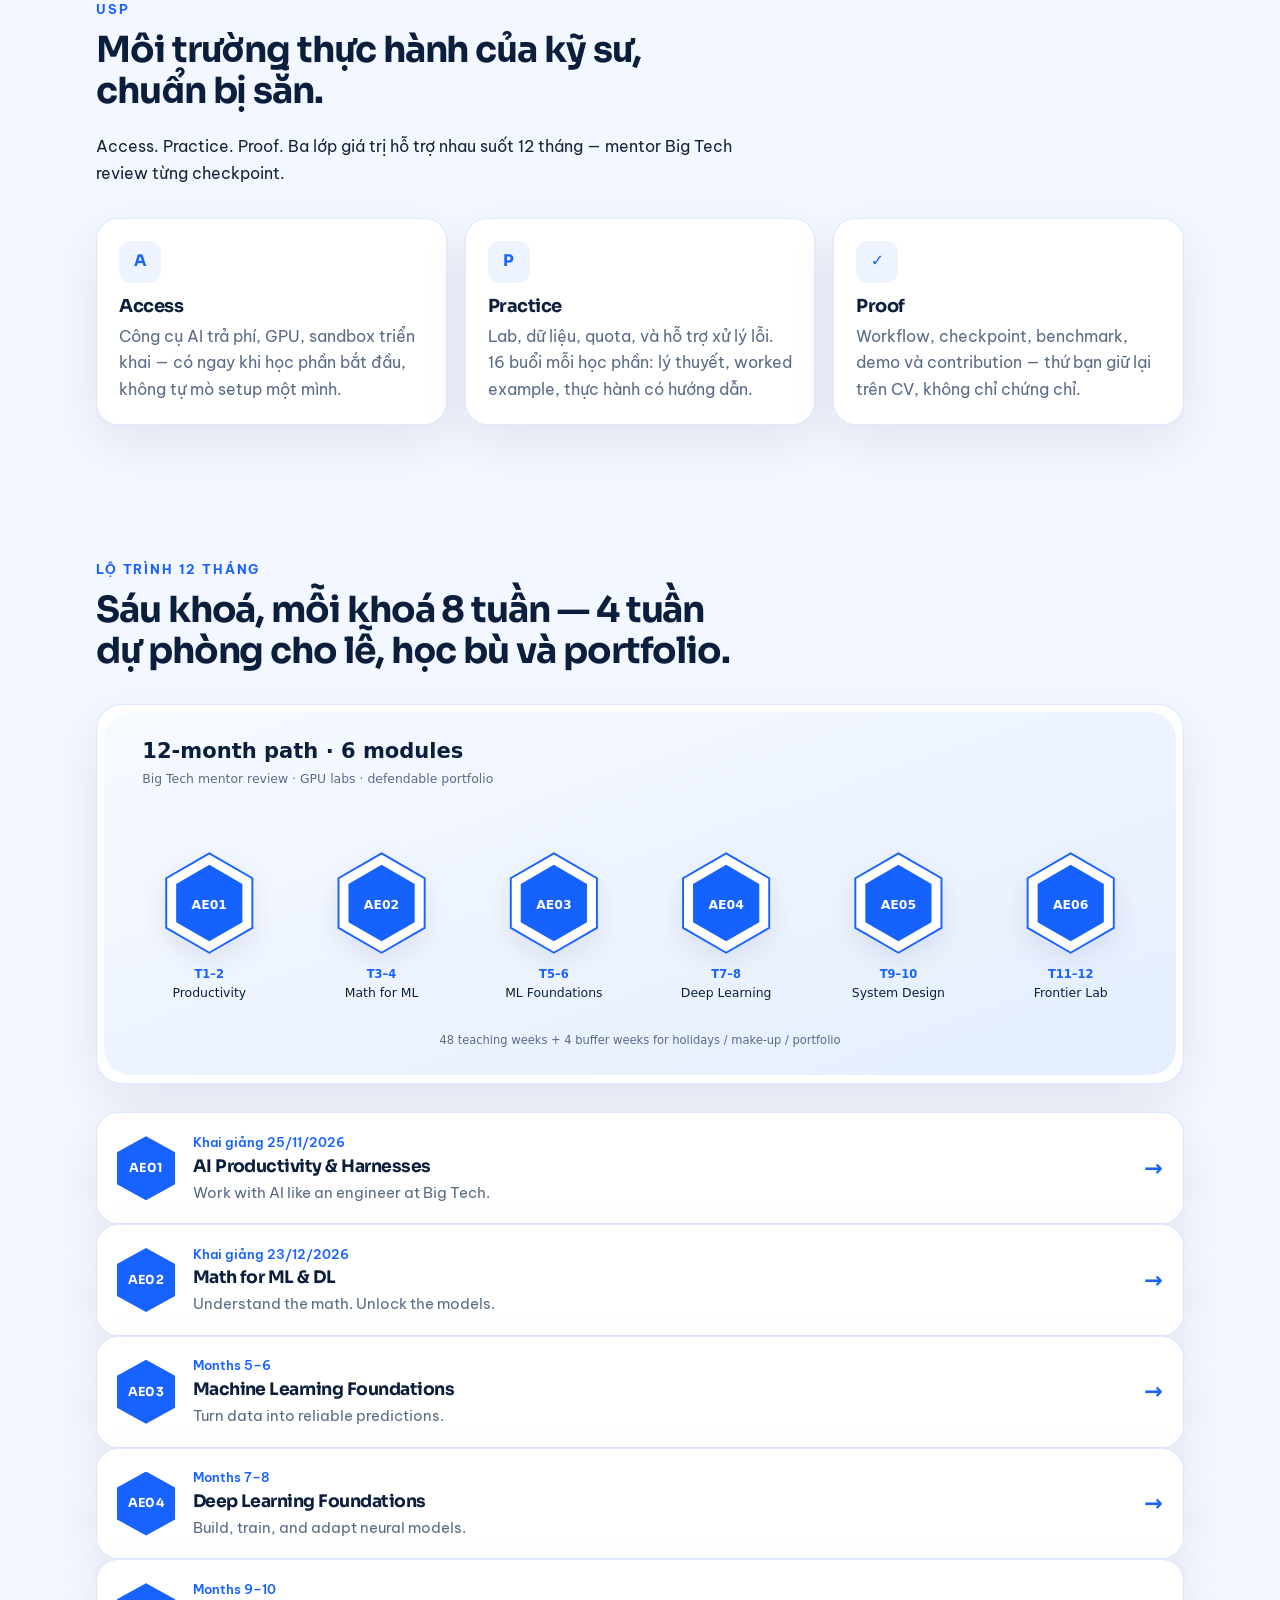
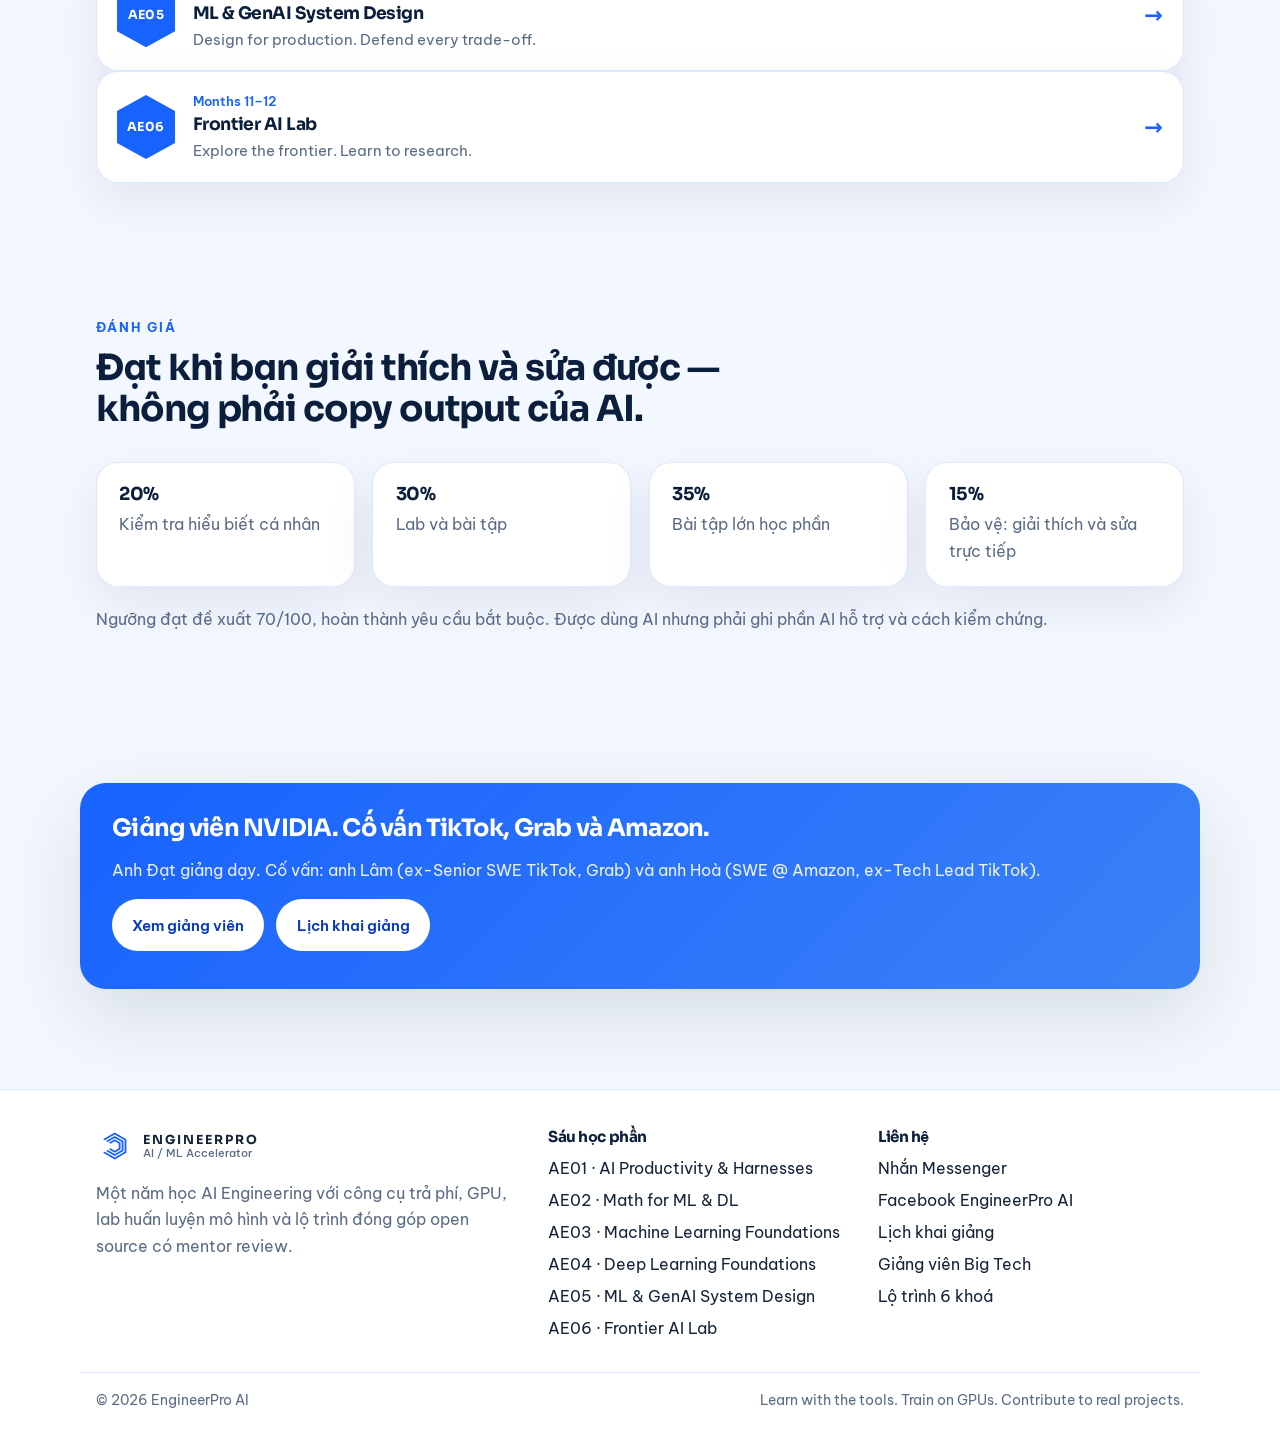
==== commit 053d7af5: "Keep course curriculum in English and link schedule cards to syllabi. Schedule cards open the matchi" ====
--- a/docs/index.html
+++ b/docs/index.html
@@ -115,7 +115,7 @@
       <div class="kicker">Lộ trình 12 tháng</div>
       <h2>Sáu khoá, mỗi khoá 8 tuần — 4 tuần dự phòng cho lễ, học bù và portfolio.</h2>
     </div>
-    <figure class="diagram reveal"><img src="assets/img/diagrams/roadmap-12.svg" alt="Lộ trình 12 tháng sáu học phần AE01 đến AE06"></figure>
+    <figure class="diagram reveal"><img src="assets/img/diagrams/roadmap-12.svg" alt="12-month path, six modules AE01 to AE06"></figure>
     <div class="path"><a class="course-card reveal" href="khoa-hoc/ae01/">
   <div class="hex">AE01</div>
   <div>
@@ -137,7 +137,7 @@
 <a class="course-card reveal" href="khoa-hoc/ae03/">
   <div class="hex">AE03</div>
   <div>
-    <div class="meta">Tháng 5–6</div>
+    <div class="meta">Months 5–6</div>
     <h3>Machine Learning Foundations</h3>
     <p>Turn data into reliable predictions.</p>
   </div>
@@ -146,7 +146,7 @@
 <a class="course-card reveal" href="khoa-hoc/ae04/">
   <div class="hex">AE04</div>
   <div>
-    <div class="meta">Tháng 7–8</div>
+    <div class="meta">Months 7–8</div>
     <h3>Deep Learning Foundations</h3>
     <p>Build, train, and adapt neural models.</p>
   </div>
@@ -155,7 +155,7 @@
 <a class="course-card reveal" href="khoa-hoc/ae05/">
   <div class="hex">AE05</div>
   <div>
-    <div class="meta">Tháng 9–10</div>
+    <div class="meta">Months 9–10</div>
     <h3>ML & GenAI System Design</h3>
     <p>Design for production. Defend every trade-off.</p>
   </div>
@@ -164,7 +164,7 @@
 <a class="course-card reveal" href="khoa-hoc/ae06/">
   <div class="hex">AE06</div>
   <div>
-    <div class="meta">Tháng 11–12</div>
+    <div class="meta">Months 11–12</div>
     <h3>Frontier AI Lab</h3>
     <p>Explore the frontier. Learn to research.</p>
   </div>
--- a/docs/assets/css/style.css
+++ b/docs/assets/css/style.css
@@ -778,6 +778,23 @@
   color: var(--blue);
   font-size: 0.88rem;
 }
+.sched-main {
+  text-decoration: none;
+  color: inherit;
+  display: flex;
+  flex-direction: column;
+  gap: 0.45rem;
+  flex: 1;
+  min-width: 0;
+}
+.sched-main:hover { text-decoration: none; color: inherit; }
+.sched-card:hover { border-color: var(--blue); }
+.sched-card h3 { margin: 0; font-size: 1.05rem; }
+.sched-go {
+  color: var(--blue) !important;
+  font-weight: 700;
+  font-size: 0.9rem;
+}
 .sched-card .soon { align-self: flex-start; }
 .sched-card p { margin: 0; }
 .sched-card.is-open {
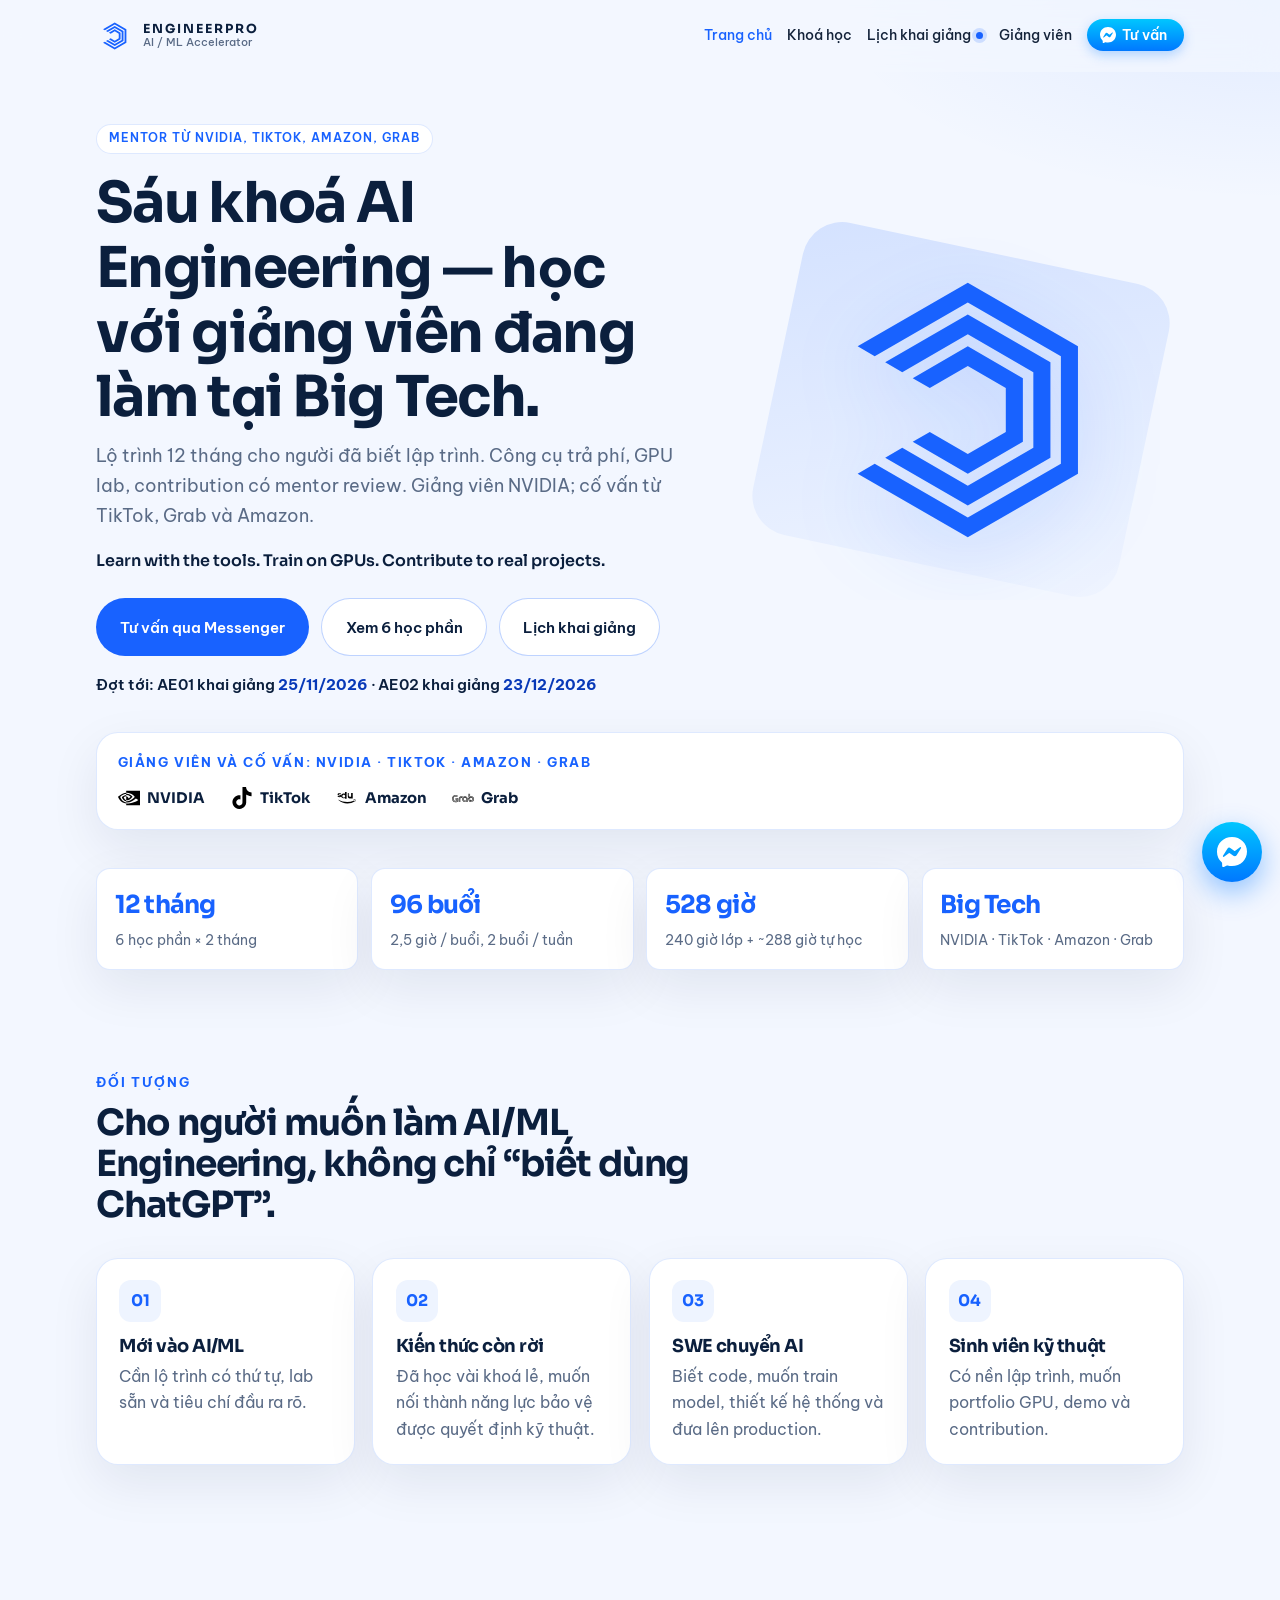
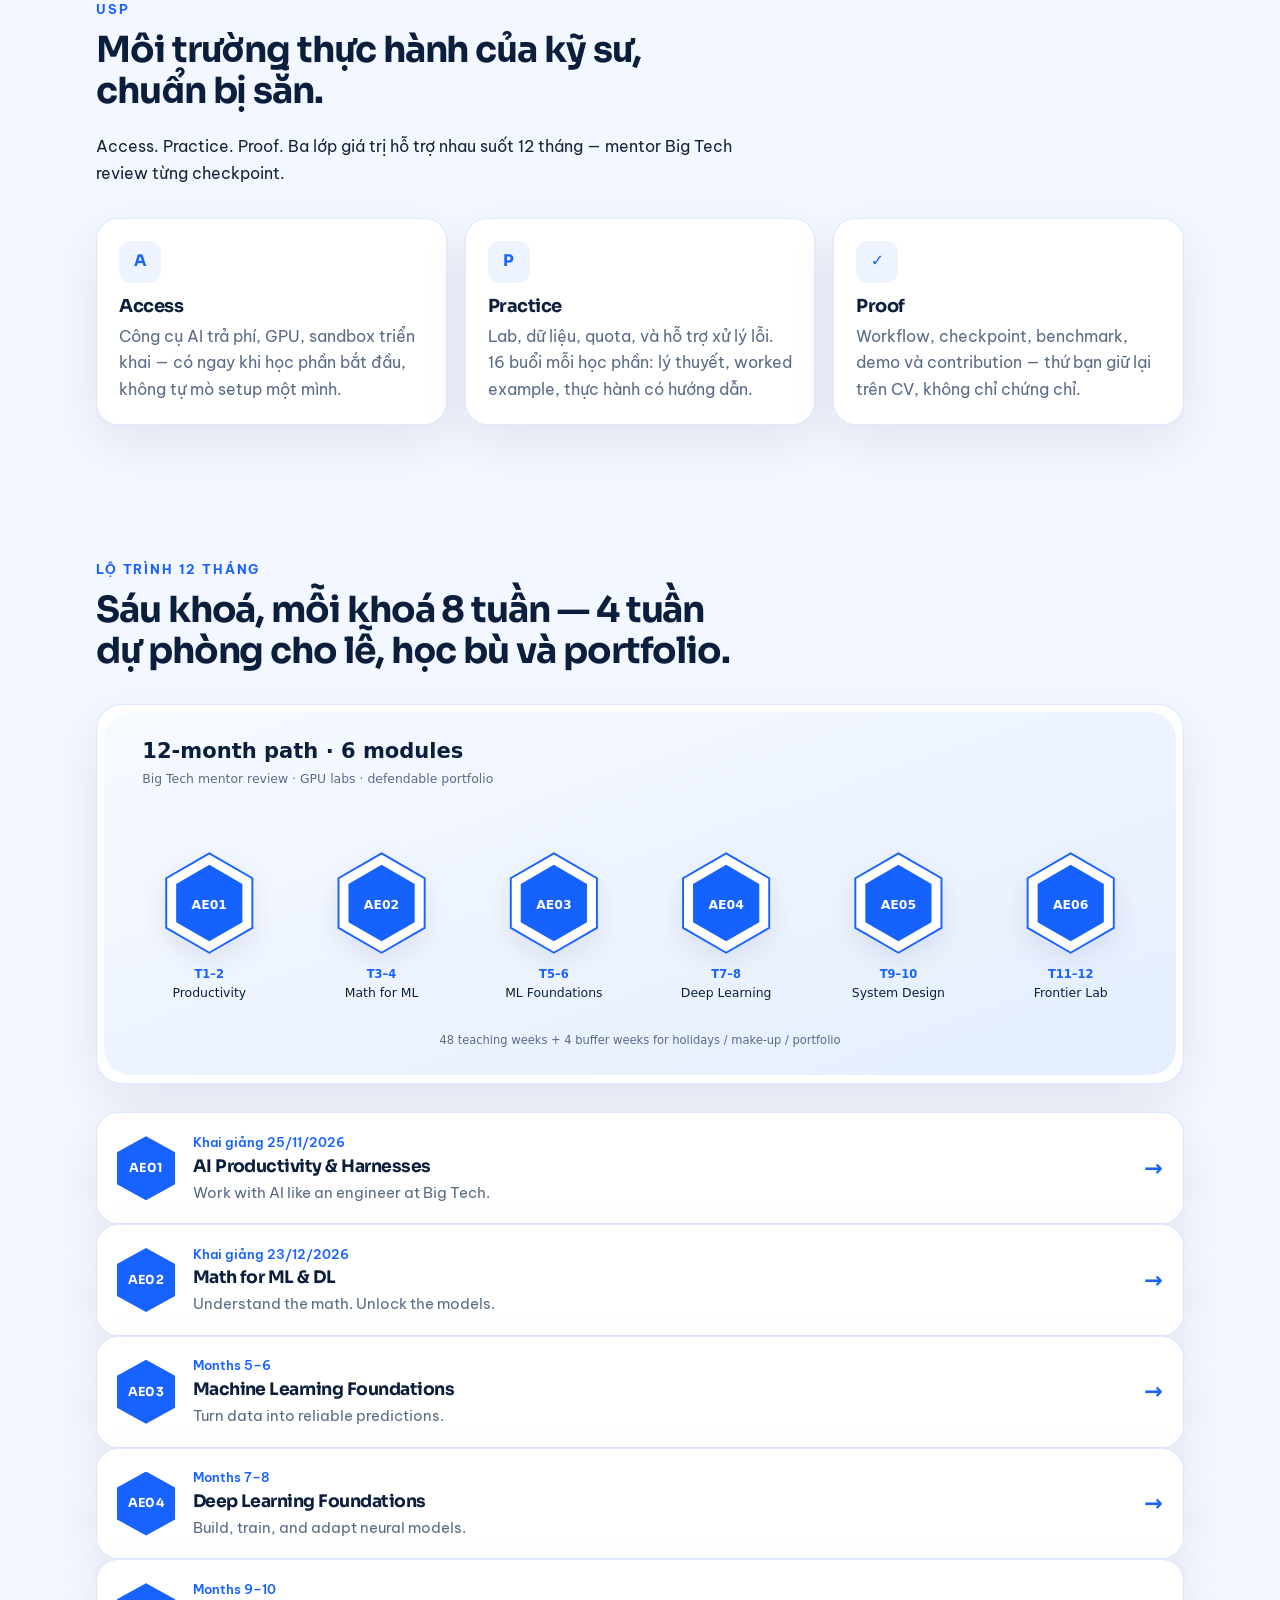
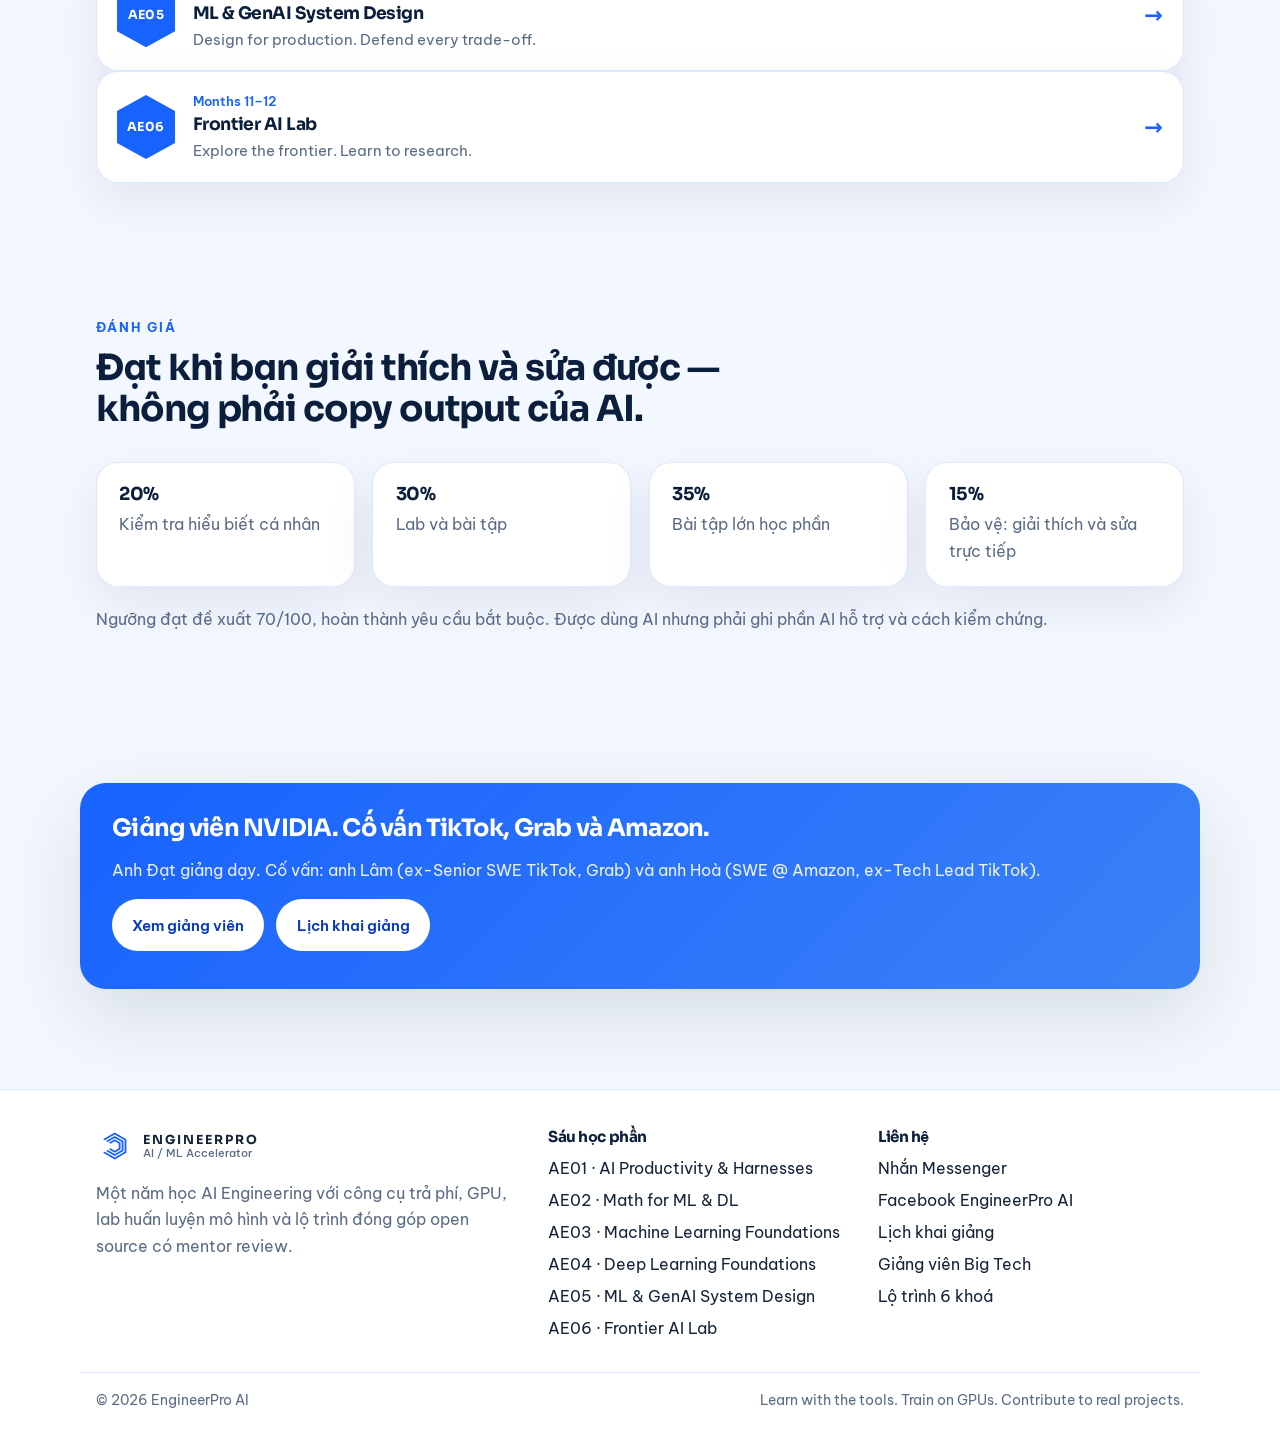
==== commit a38cf81d: "Restyle the nav Messenger CTA so it no longer collides with nav link styles. Shorter label, official" ====
--- a/docs/index.html
+++ b/docs/index.html
@@ -44,7 +44,7 @@
       <a href="khoa-hoc/">Khoá học</a>
       <a href="lich-khai-giang/" class="nav-hot">Lịch khai giảng</a>
       <a href="giang-vien/">Giảng viên</a>
-      <a class="btn btn-primary" href="https://m.me/EngineerProAI" target="_blank" rel="noopener">Tư vấn Messenger</a>
+      <a class="btn btn-msg" href="https://m.me/EngineerProAI" target="_blank" rel="noopener"><svg viewBox="0 0 24 24" aria-hidden="true"><path fill="currentColor" d="M.001 11.639C.001 4.949 5.241 0 12.001 0 18.762 0 24 4.95 24 11.639c0 6.689-5.238 11.638-11.999 11.638-1.21 0-2.38-.16-3.47-.46a.96.96 0 00-.64.05l-2.39 1.05a.96.96 0 01-1.35-.85l-.07-2.14a.97.97 0 00-.32-.68A11.39 11.39 0 010 11.639zm8.32-2.19l-3.52 5.6c-.35.53.32 1.139.82.75l3.79-2.87a.724.724 0 01.87 0l2.8 2.1c.84.63 2.04.41 2.6-.48l3.52-5.6c.35-.53-.32-1.13-.82-.75l-3.79 2.87a.724.724 0 01-.87 0l-2.8-2.1a1.8 1.8 0 00-2.6.48z"/></svg> Tư vấn</a>
     </nav>
   </div>
 </header>
@@ -230,9 +230,7 @@
   </div>
 </footer>
   <a class="msg-fab" href="https://m.me/EngineerProAI" target="_blank" rel="noopener" aria-label="Nhắn tin tư vấn qua Messenger">
-  <svg viewBox="0 0 24 24" aria-hidden="true">
-    <path fill="currentColor" d="M.001 11.639C.001 4.949 5.241 0 12.001 0 18.762 0 24 4.95 24 11.639c0 6.689-5.238 11.638-11.999 11.638-1.21 0-2.38-.16-3.47-.46a.96.96 0 00-.64.05l-2.39 1.05a.96.96 0 01-1.35-.85l-.07-2.14a.97.97 0 00-.32-.68A11.39 11.39 0 010 11.639zm8.32-2.19l-3.52 5.6c-.35.53.32 1.139.82.75l3.79-2.87a.724.724 0 01.87 0l2.8 2.1c.84.63 2.04.41 2.6-.48l3.52-5.6c.35-.53-.32-1.13-.82-.75l-3.79 2.87a.724.724 0 01-.87 0l-2.8-2.1a1.8 1.8 0 00-2.6.48z"/>
-  </svg>
+  <svg viewBox="0 0 24 24" aria-hidden="true"><path fill="currentColor" d="M.001 11.639C.001 4.949 5.241 0 12.001 0 18.762 0 24 4.95 24 11.639c0 6.689-5.238 11.638-11.999 11.638-1.21 0-2.38-.16-3.47-.46a.96.96 0 00-.64.05l-2.39 1.05a.96.96 0 01-1.35-.85l-.07-2.14a.97.97 0 00-.32-.68A11.39 11.39 0 010 11.639zm8.32-2.19l-3.52 5.6c-.35.53.32 1.139.82.75l3.79-2.87a.724.724 0 01.87 0l2.8 2.1c.84.63 2.04.41 2.6-.48l3.52-5.6c.35-.53-.32-1.13-.82-.75l-3.79 2.87a.724.724 0 01-.87 0l-2.8-2.1a1.8 1.8 0 00-2.6.48z"/></svg>
 </a>
   <script src="assets/js/main.js"></script>
 </body>
--- a/docs/assets/css/style.css
+++ b/docs/assets/css/style.css
@@ -169,7 +169,7 @@
   gap: 0.2rem;
   z-index: 40;
 }
-.nav a {
+.nav a:not(.btn) {
   color: var(--ink);
   font-weight: 500;
   font-size: 1.05rem;
@@ -177,8 +177,8 @@
   padding: 0.85rem 0.4rem;
   border-bottom: 1px solid var(--line);
 }
-.nav a:hover,
-.nav a.is-active { color: var(--blue); }
+.nav a:not(.btn):hover,
+.nav a:not(.btn).is-active { color: var(--blue); }
 .nav .btn { margin-top: 0.8rem; width: 100%; }
 
 .nav-toggle {
@@ -208,7 +208,7 @@
     gap: 0.2rem 0.95rem;
   }
   .nav.is-open { display: flex; }
-  .nav a {
+  .nav a:not(.btn) {
     padding: 0.35rem 0;
     font-size: 0.9rem;
     border-bottom: 0;
@@ -254,9 +254,34 @@
 .btn-primary {
   background: var(--blue);
   color: #fff;
-  box-shadow: 0 10px 24px rgba(24, 98, 255, 0.28);
+  box-shadow: none;
 }
 .btn-primary:hover { background: var(--blue-600); color: #fff; }
+.btn-msg {
+  background: linear-gradient(180deg, #00c6ff 0%, #0078ff 100%);
+  color: #fff;
+  box-shadow: 0 4px 12px rgba(0, 120, 255, 0.28);
+  padding: 0.5rem 1.05rem 0.5rem 0.8rem;
+  font-size: 0.875rem;
+  font-weight: 600;
+  letter-spacing: 0.01em;
+  gap: 0.42rem;
+  line-height: 1;
+  border: 0;
+}
+.btn-msg svg {
+  width: 16px;
+  height: 16px;
+  display: block;
+  flex: 0 0 auto;
+}
+.btn-msg:hover {
+  color: #fff;
+  filter: brightness(1.06);
+  transform: translateY(-1px);
+  box-shadow: 0 6px 16px rgba(0, 120, 255, 0.34);
+}
+.nav .btn-msg { color: #fff; }
 .btn-ghost {
   background: #fff;
   color: var(--navy);
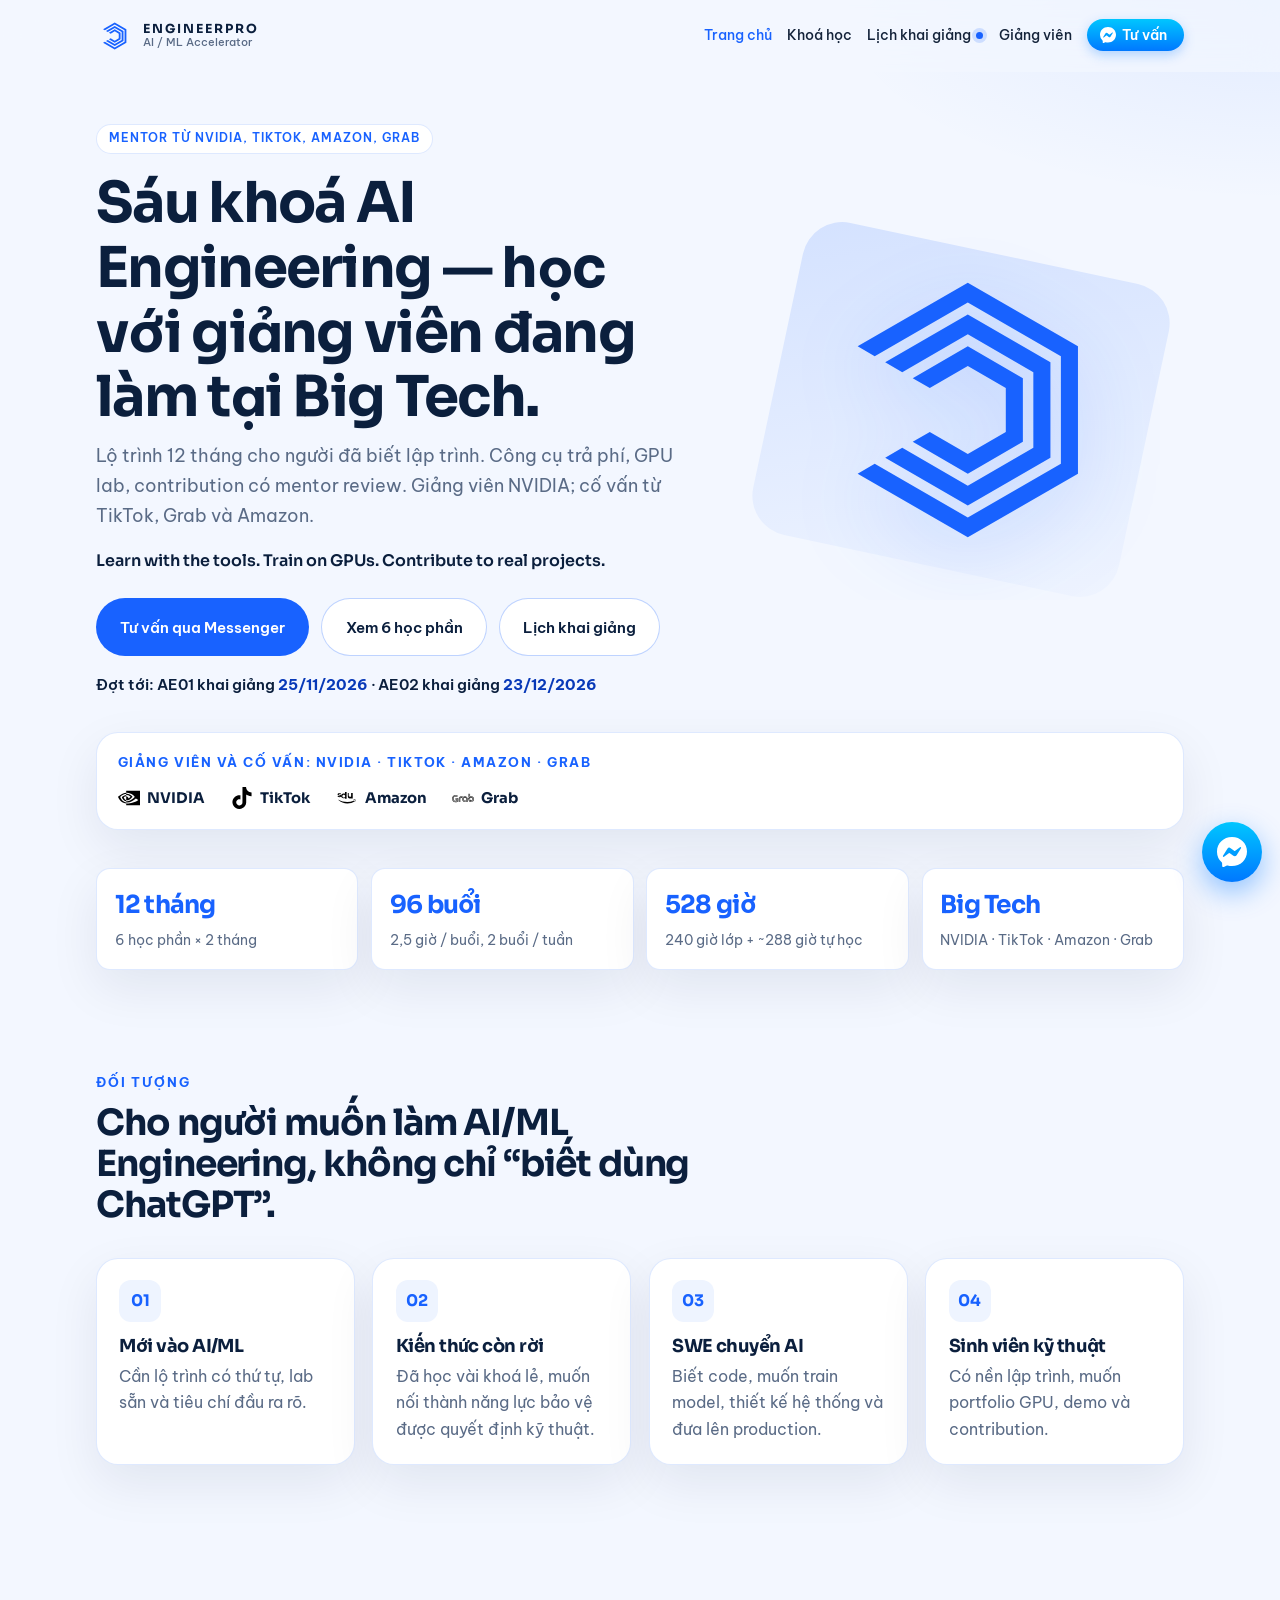
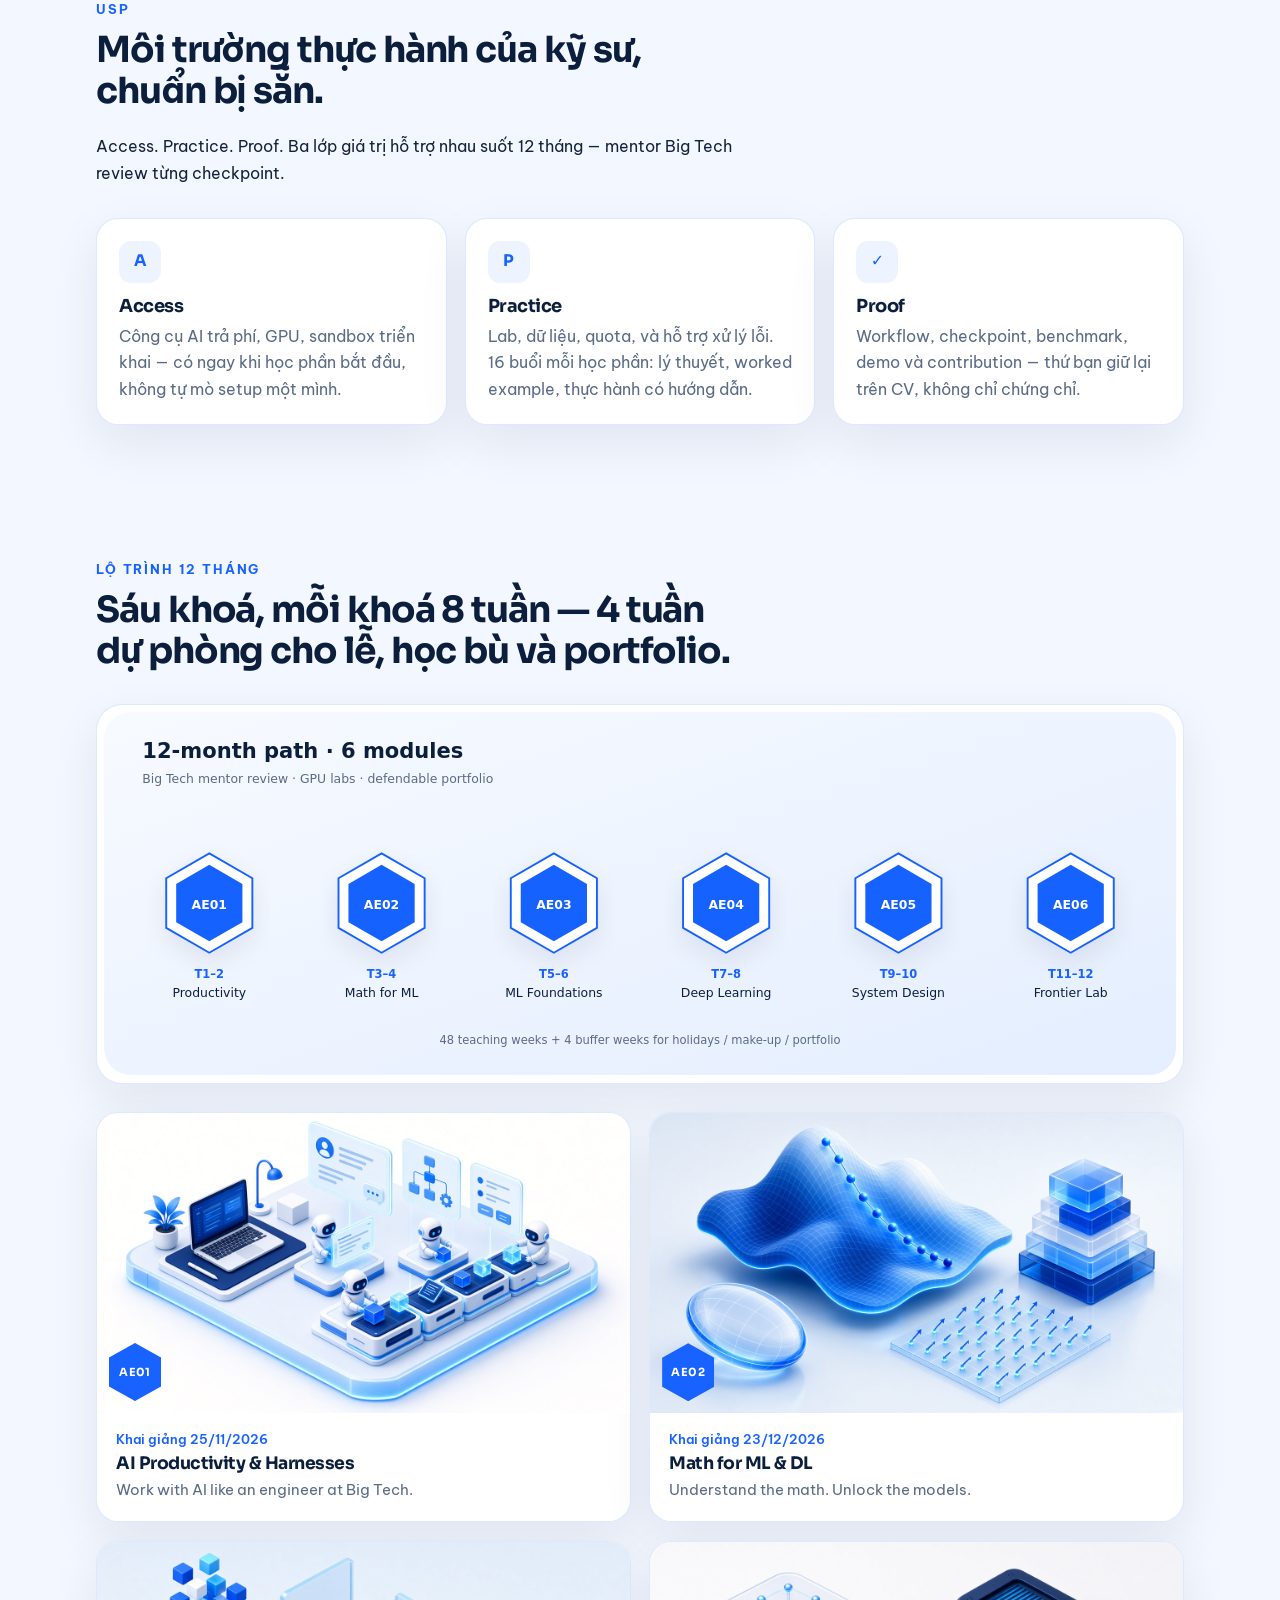
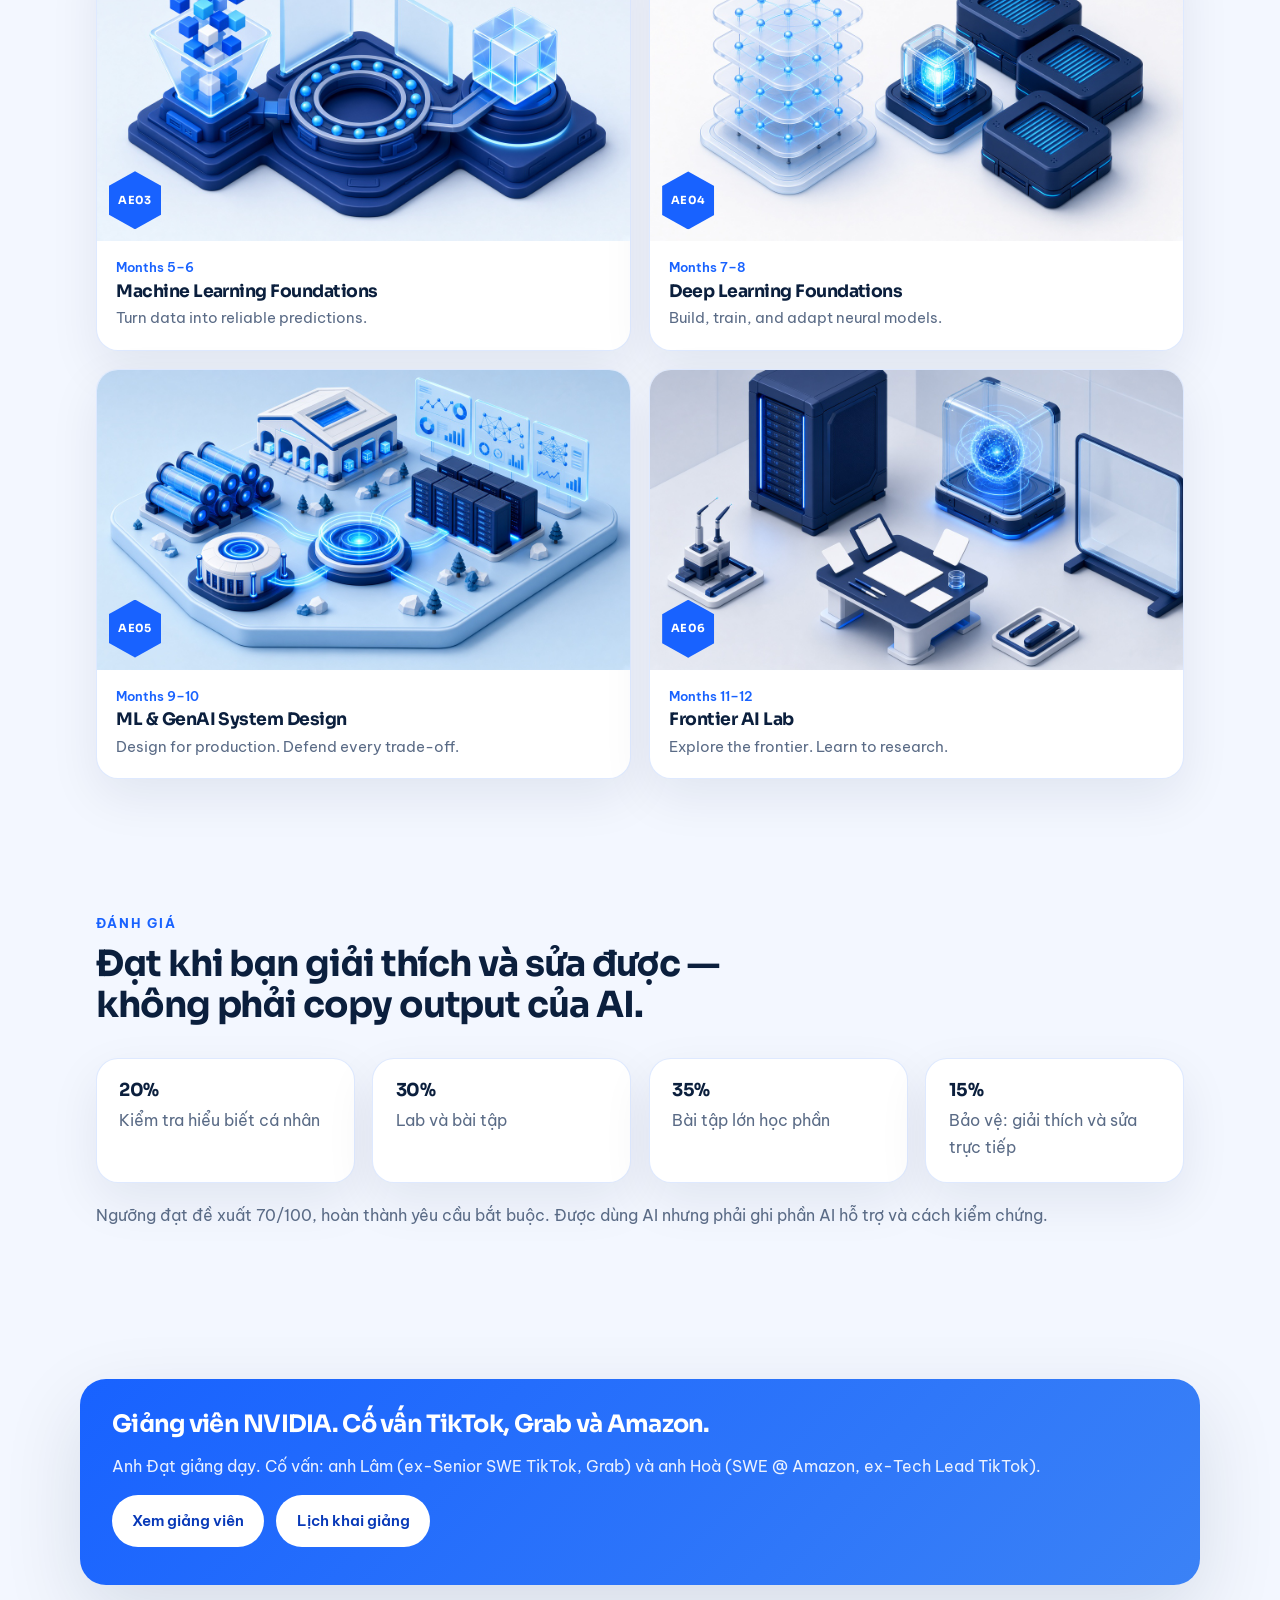
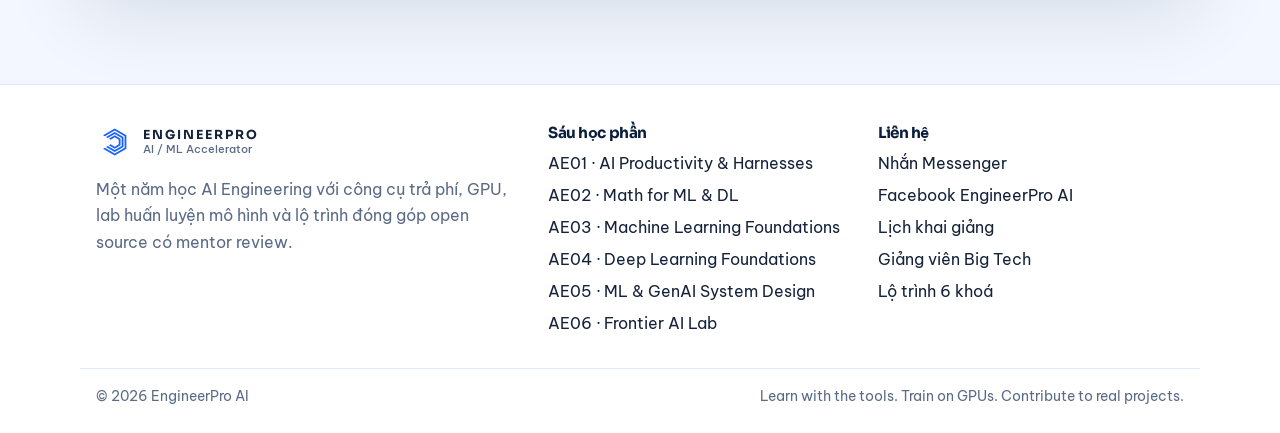
==== commit 947dd99d: "Add illustrated covers to the six course syllabi. Each module gets a matching isometric image on the" ====
--- a/docs/index.html
+++ b/docs/index.html
@@ -2,6 +2,14 @@
 <html lang="vi">
 <head>
   <meta charset="utf-8">
+  <!-- Google tag (gtag.js) -->
+<script async src="https://www.googletagmanager.com/gtag/js?id=G-5TH79627Q6"></script>
+<script>
+  window.dataLayer = window.dataLayer || [];
+  function gtag(){dataLayer.push(arguments);}
+  gtag('js', new Date());
+  gtag('config', 'G-5TH79627Q6');
+</script>
   <meta name="viewport" content="width=device-width, initial-scale=1">
   <title>EngineerPro AI — 6 khoá AI Engineering với giảng viên Big Tech</title>
   <meta name="description" content="Lộ trình 12 tháng, 6 khoá: AI productivity, toán ML, machine learning, deep learning, system design và frontier lab. Giảng viên NVIDIA; cố vấn TikTok, Grab và Amazon. GPU, công cụ trả phí, mentor review.">
@@ -117,8 +125,11 @@
     </div>
     <figure class="diagram reveal"><img src="assets/img/diagrams/roadmap-12.svg" alt="12-month path, six modules AE01 to AE06"></figure>
     <div class="path"><a class="course-card reveal" href="khoa-hoc/ae01/">
-  <div class="hex">AE01</div>
-  <div>
+  <div class="course-thumb">
+    <img src="assets/img/courses/ae01-cover.png" alt="" width="1280" height="720">
+    <span class="hex">AE01</span>
+  </div>
+  <div class="course-card-body">
     <div class="meta">Khai giảng 25/11/2026</div>
     <h3>AI Productivity & Harnesses</h3>
     <p>Work with AI like an engineer at Big Tech.</p>
@@ -126,8 +137,11 @@
   <span class="go" aria-hidden="true">→</span>
 </a>
 <a class="course-card reveal" href="khoa-hoc/ae02/">
-  <div class="hex">AE02</div>
-  <div>
+  <div class="course-thumb">
+    <img src="assets/img/courses/ae02-cover.png" alt="" width="1280" height="720">
+    <span class="hex">AE02</span>
+  </div>
+  <div class="course-card-body">
     <div class="meta">Khai giảng 23/12/2026</div>
     <h3>Math for ML & DL</h3>
     <p>Understand the math. Unlock the models.</p>
@@ -135,8 +149,11 @@
   <span class="go" aria-hidden="true">→</span>
 </a>
 <a class="course-card reveal" href="khoa-hoc/ae03/">
-  <div class="hex">AE03</div>
-  <div>
+  <div class="course-thumb">
+    <img src="assets/img/courses/ae03-cover.png" alt="" width="1280" height="720">
+    <span class="hex">AE03</span>
+  </div>
+  <div class="course-card-body">
     <div class="meta">Months 5–6</div>
     <h3>Machine Learning Foundations</h3>
     <p>Turn data into reliable predictions.</p>
@@ -144,8 +161,11 @@
   <span class="go" aria-hidden="true">→</span>
 </a>
 <a class="course-card reveal" href="khoa-hoc/ae04/">
-  <div class="hex">AE04</div>
-  <div>
+  <div class="course-thumb">
+    <img src="assets/img/courses/ae04-cover.png" alt="" width="1280" height="720">
+    <span class="hex">AE04</span>
+  </div>
+  <div class="course-card-body">
     <div class="meta">Months 7–8</div>
     <h3>Deep Learning Foundations</h3>
     <p>Build, train, and adapt neural models.</p>
@@ -153,8 +173,11 @@
   <span class="go" aria-hidden="true">→</span>
 </a>
 <a class="course-card reveal" href="khoa-hoc/ae05/">
-  <div class="hex">AE05</div>
-  <div>
+  <div class="course-thumb">
+    <img src="assets/img/courses/ae05-cover.png" alt="" width="1280" height="720">
+    <span class="hex">AE05</span>
+  </div>
+  <div class="course-card-body">
     <div class="meta">Months 9–10</div>
     <h3>ML & GenAI System Design</h3>
     <p>Design for production. Defend every trade-off.</p>
@@ -162,8 +185,11 @@
   <span class="go" aria-hidden="true">→</span>
 </a>
 <a class="course-card reveal" href="khoa-hoc/ae06/">
-  <div class="hex">AE06</div>
-  <div>
+  <div class="course-thumb">
+    <img src="assets/img/courses/ae06-cover.png" alt="" width="1280" height="720">
+    <span class="hex">AE06</span>
+  </div>
+  <div class="course-card-body">
     <div class="meta">Months 11–12</div>
     <h3>Frontier AI Lab</h3>
     <p>Explore the frontier. Learn to research.</p>
--- a/docs/assets/css/style.css
+++ b/docs/assets/css/style.css
@@ -439,15 +439,21 @@
   font-weight: 700;
 }
 
+.path {
+  display: grid;
+  grid-template-columns: 1fr 1fr;
+  gap: 1.15rem;
+}
 .course-card {
-  display: grid;
-  grid-template-columns: auto 1fr auto;
-  gap: 1.1rem;
-  align-items: center;
+  display: flex;
+  flex-direction: column;
+  align-items: stretch;
+  gap: 0;
   background: #fff;
   border: 1px solid var(--line);
   border-radius: var(--radius);
-  padding: 1.15rem 1.25rem;
+  padding: 0;
+  overflow: hidden;
   text-decoration: none;
   color: inherit;
   box-shadow: var(--shadow);
@@ -455,13 +461,32 @@
 }
 .course-card:hover {
   text-decoration: none;
-  transform: translateY(-3px);
+  transform: translateY(-4px);
   border-color: var(--blue);
   box-shadow: var(--shadow-lg);
 }
+.course-card:hover .course-thumb img {
+  transform: scale(1.04);
+}
+.course-thumb {
+  position: relative;
+  aspect-ratio: 16 / 9;
+  background: var(--blue-50);
+  overflow: hidden;
+}
+.course-thumb img {
+  width: 100%;
+  height: 100%;
+  object-fit: cover;
+  display: block;
+  transition: transform 0.35s ease;
+}
+.course-card-body {
+  padding: 1rem 1.2rem 1.2rem;
+}
 .hex {
-  width: 58px;
-  height: 64px;
+  width: 52px;
+  height: 58px;
   display: grid;
   place-items: center;
   background: var(--blue);
@@ -469,8 +494,12 @@
   clip-path: polygon(50% 0%, 100% 25%, 100% 75%, 50% 100%, 0% 75%, 0% 25%);
   font-family: var(--display);
   font-weight: 700;
-  font-size: 0.78rem;
+  font-size: 0.7rem;
   letter-spacing: 0.04em;
+  position: absolute;
+  left: 12px;
+  bottom: 12px;
+  box-shadow: 0 8px 18px rgba(11, 31, 61, 0.22);
 }
 .course-card h3 { margin: 0 0 0.2rem; font-size: 1.08rem; }
 .course-card p { margin: 0; color: var(--muted); font-size: 0.95rem; }
@@ -480,11 +509,7 @@
   font-size: 0.82rem;
   margin-bottom: 0.2rem;
 }
-.course-card .go {
-  color: var(--blue);
-  font-weight: 700;
-  font-size: 1.4rem;
-}
+.course-card .go { display: none; }
 
 .table-wrap {
   overflow-x: auto;
@@ -528,6 +553,27 @@
 }
 
 .page-hero { padding: 2.6rem 0 1.4rem; }
+.course-hero-grid {
+  display: grid;
+  grid-template-columns: minmax(0, 1.05fr) minmax(0, 0.95fr);
+  gap: 2.2rem;
+  align-items: center;
+}
+.course-cover {
+  margin: 0;
+  border-radius: calc(var(--radius) + 6px);
+  overflow: hidden;
+  background: var(--blue-50);
+  border: 1px solid var(--line);
+  box-shadow: var(--shadow-lg);
+}
+.course-cover img {
+  width: 100%;
+  height: auto;
+  display: block;
+  aspect-ratio: 16 / 9;
+  object-fit: cover;
+}
 .crumbs {
   font-size: 0.85rem;
   color: var(--muted);
@@ -678,6 +724,8 @@
   html { scroll-behavior: auto; }
   .hero-visual img { animation: none; }
   .reveal { opacity: 1; transform: none; }
+  .course-card:hover { transform: none; }
+  .course-card:hover .course-thumb img { transform: none; }
 }
 
 @media (max-width: 900px) {
@@ -687,8 +735,8 @@
   .split,
   .footer-grid,
   .stats { grid-template-columns: 1fr 1fr; }
-  .course-card { grid-template-columns: auto 1fr; }
-  .course-card .go { display: none; }
+  .course-hero-grid { grid-template-columns: 1fr; gap: 1.4rem; }
+  .course-cover { order: -1; }
 }
 
 @media (max-width: 640px) {
@@ -709,6 +757,7 @@
   .logo-strip ul { gap: 0.7rem 1.1rem; }
   .logo-strip p { letter-spacing: 0.06em; }
   .sched-grid { grid-template-columns: 1fr; }
+  .path { grid-template-columns: 1fr; }
 }
 
 .nav-hot {
@@ -791,24 +840,38 @@
   background: #fff;
   border: 1px solid var(--line);
   border-radius: var(--radius);
-  padding: 1.25rem 1.3rem;
+  padding: 0;
+  overflow: hidden;
   box-shadow: var(--shadow);
+  display: flex;
+  flex-direction: column;
+  gap: 0;
+}
+.sched-card .when {
+  font-family: var(--display);
+  font-weight: 700;
+  color: var(--blue);
+  font-size: 0.88rem;
+}
+.sched-cover {
+  width: 100%;
+  aspect-ratio: 16 / 9;
+  object-fit: cover;
+  display: block;
+  background: var(--blue-50);
+}
+.sched-copy {
   display: flex;
   flex-direction: column;
   gap: 0.45rem;
-}
-.sched-card .when {
-  font-family: var(--display);
-  font-weight: 700;
-  color: var(--blue);
-  font-size: 0.88rem;
+  padding: 1.15rem 1.3rem 0.35rem;
 }
 .sched-main {
   text-decoration: none;
   color: inherit;
   display: flex;
   flex-direction: column;
-  gap: 0.45rem;
+  gap: 0;
   flex: 1;
   min-width: 0;
 }
@@ -836,7 +899,7 @@
 .sched-card .slots li { padding: 0.12rem 0; }
 .sched-card .open {
   margin-top: auto;
-  padding-top: 0.7rem;
+  padding: 0.7rem 1.3rem 1.25rem;
 }
 .intake-line {
   margin: 1rem 0 0;
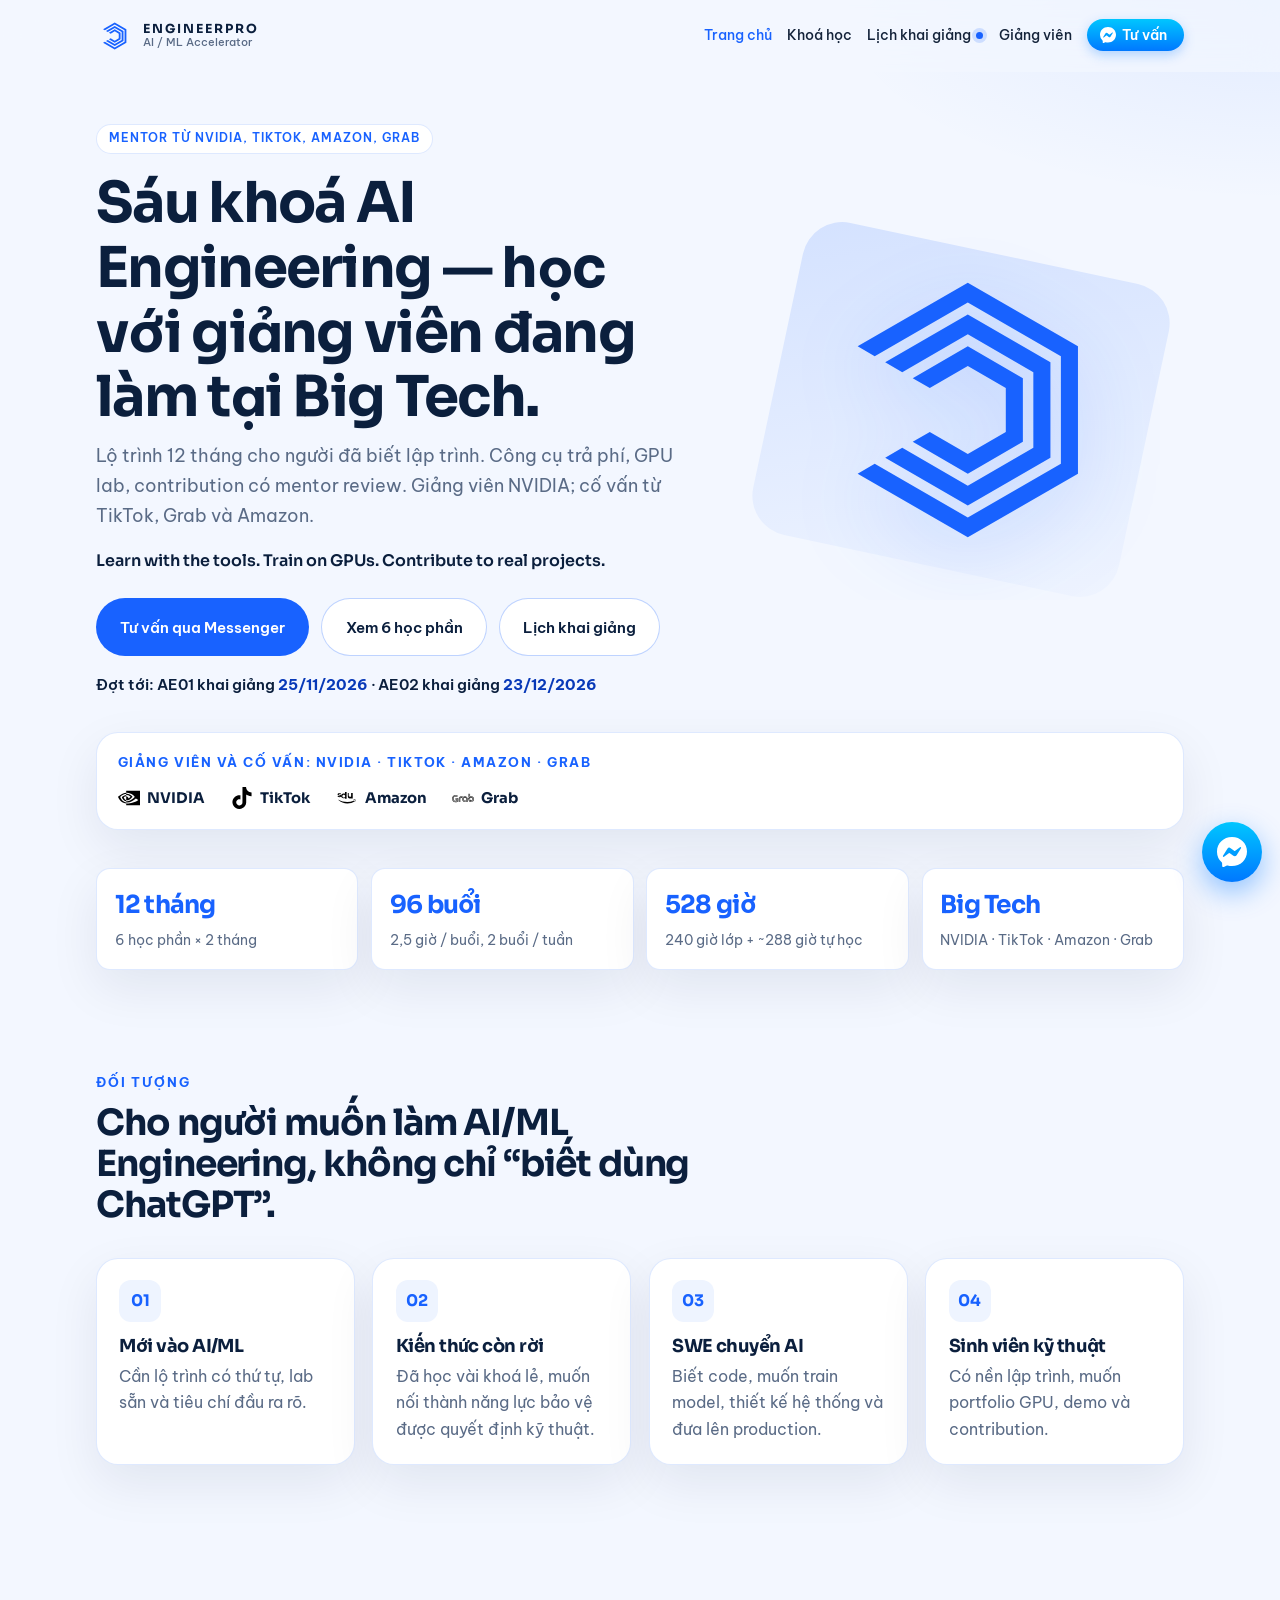
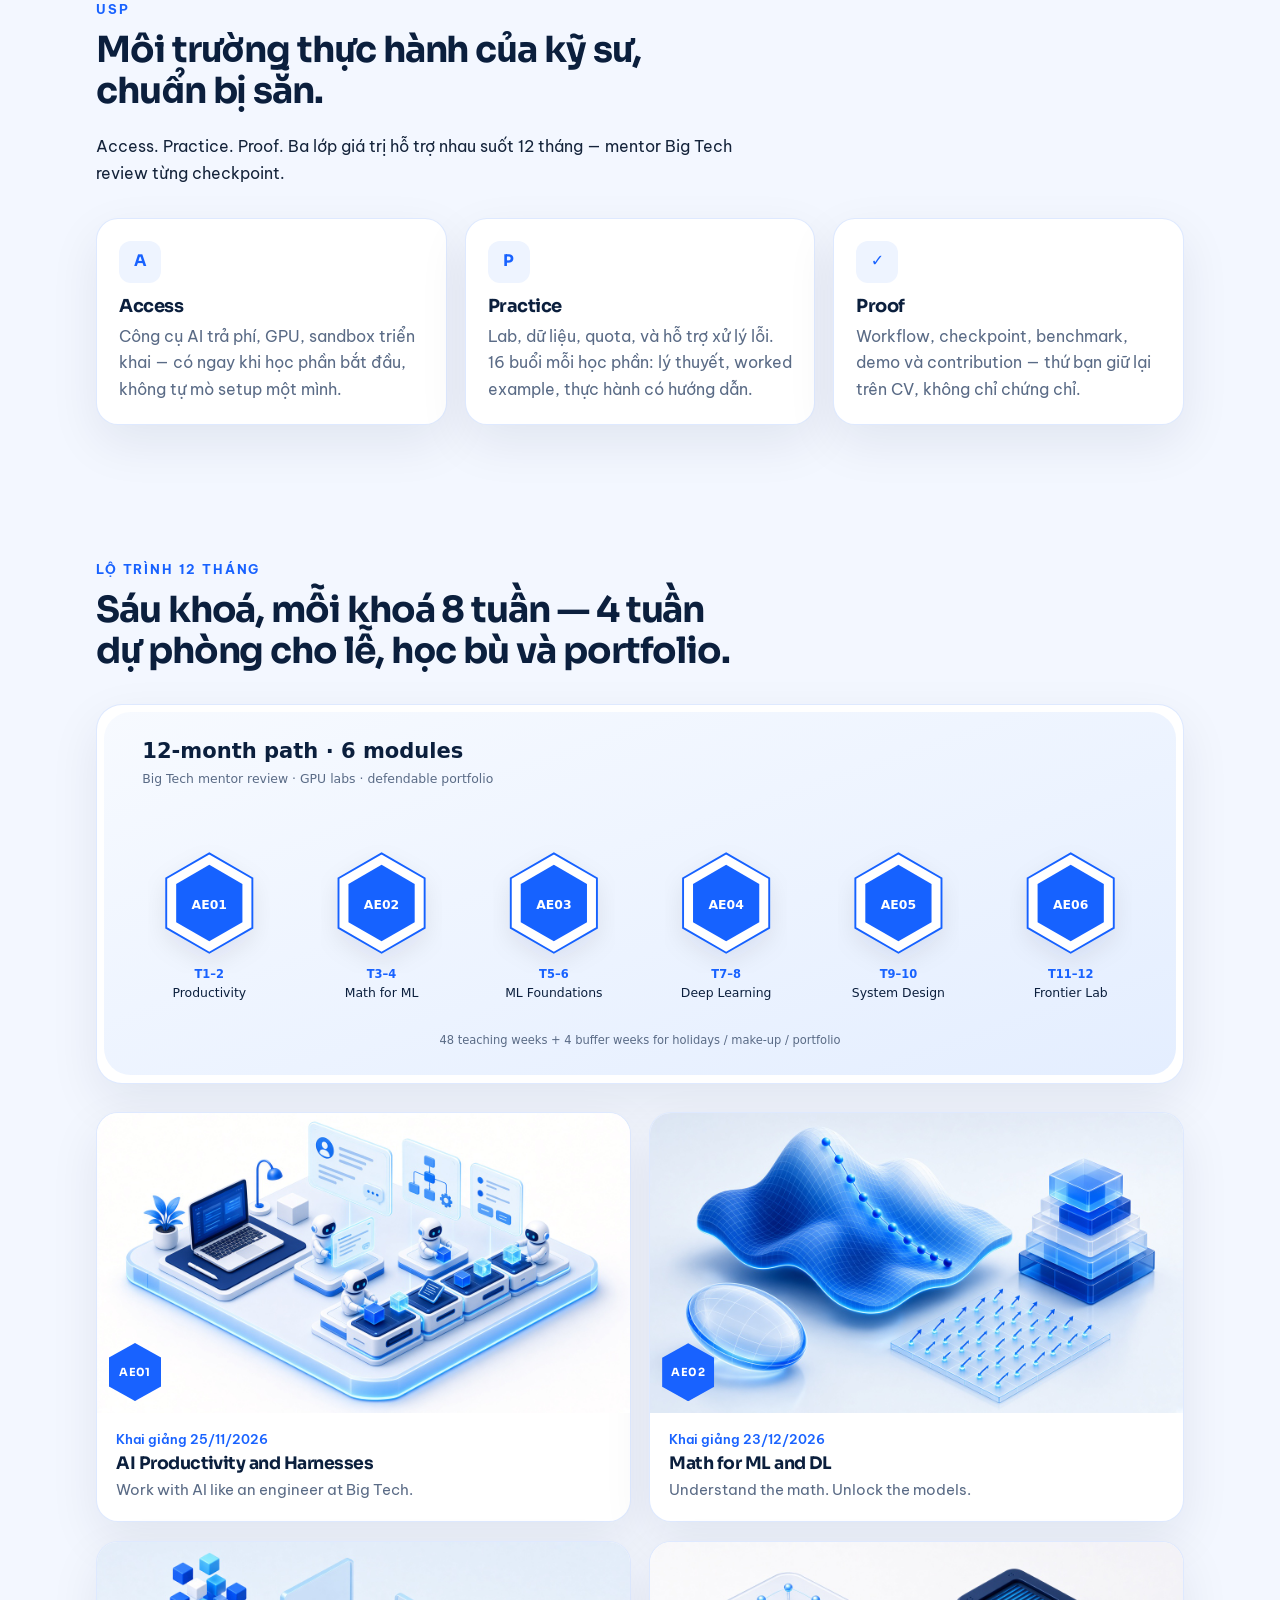
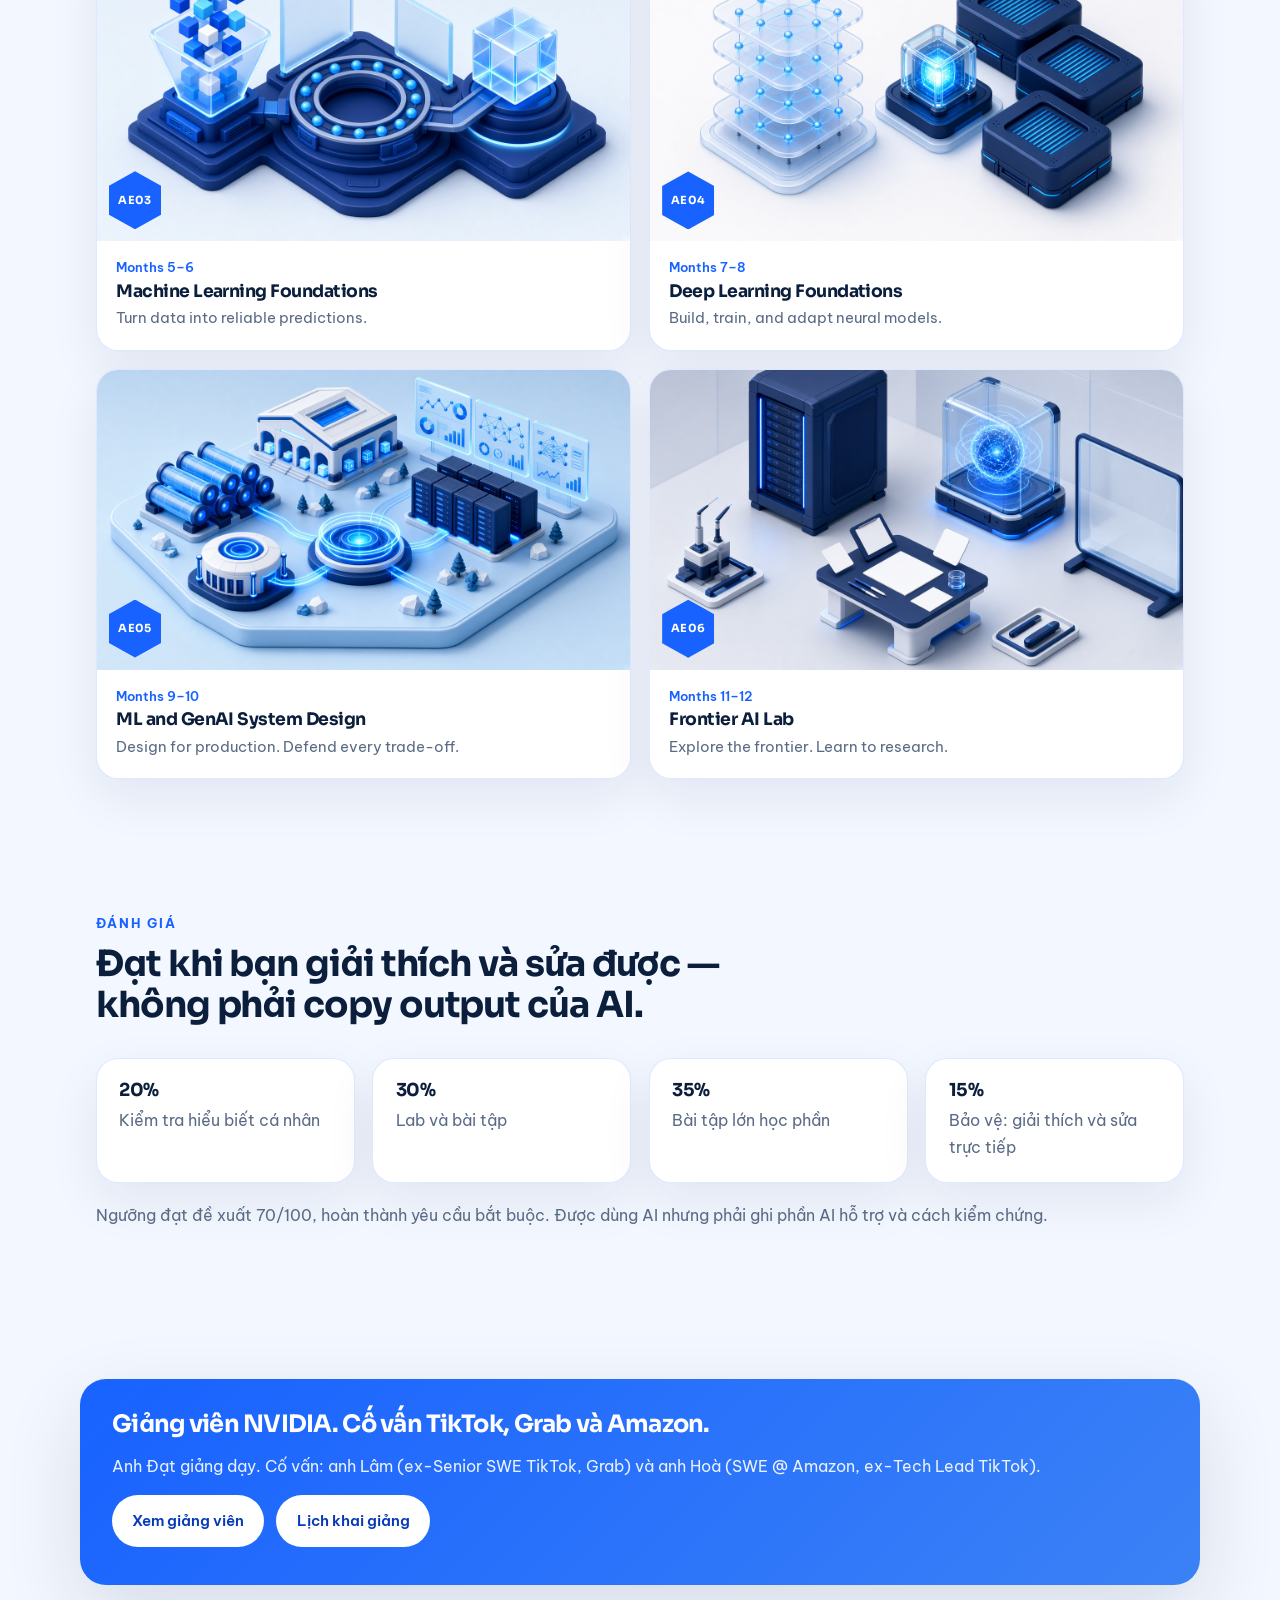
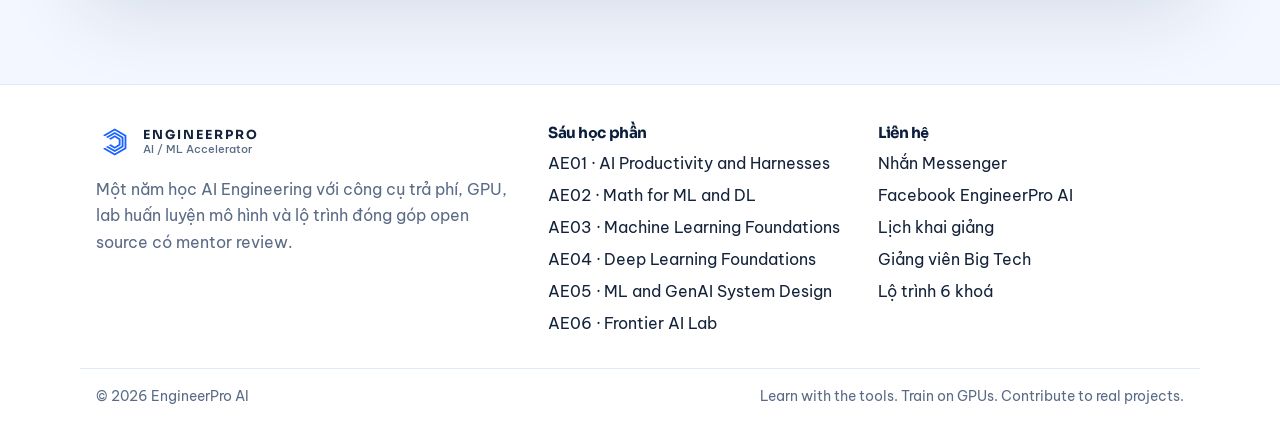
==== commit 1fa1bd0c: "Restore full English syllabus text from the Google Doc. Session tables, AE01 L0–L5 tracks, and tools" ====
--- a/docs/index.html
+++ b/docs/index.html
@@ -34,7 +34,7 @@
   <link rel="preconnect" href="https://fonts.gstatic.com" crossorigin>
   <link href="https://fonts.googleapis.com/css2?family=Be+Vietnam+Pro:wght@400;500;600;700;800&family=Sora:wght@600;700;800&display=swap" rel="stylesheet">
   <link rel="stylesheet" href="assets/css/style.css">
-  <script type="application/ld+json">{"@context": "https://schema.org", "@graph": [{"@type": ["Organization", "EducationalOrganization"], "@id": "https://engineerpro-team.github.io/engineerproai/#org", "name": "EngineerPro AI", "url": "https://engineerpro-team.github.io/engineerproai/", "logo": "https://engineerpro-team.github.io/engineerproai/assets/img/logo-mark.png", "sameAs": ["https://www.facebook.com/EngineerProAI", "https://m.me/EngineerProAI"]}, {"@type": "EducationalOccupationalProgram", "name": "AI/ML Engineering Accelerator", "description": "Lộ trình 12 tháng, 6 khoá AI/ML Engineering với giảng viên Big Tech.", "url": "https://engineerpro-team.github.io/engineerproai/", "provider": {"@id": "https://engineerpro-team.github.io/engineerproai/#org"}, "timeToComplete": "P12M", "hasCourse": [{"@type": "Course", "name": "AE01 — AI Productivity & Harnesses", "description": "Work with AI like an engineer at Big Tech.", "url": "https://engineerpro-team.github.io/engineerproai/khoa-hoc/ae01/", "provider": {"@id": "https://engineerpro-team.github.io/engineerproai/#org"}}, {"@type": "Course", "name": "AE02 — Math for ML & DL", "description": "Understand the math. Unlock the models.", "url": "https://engineerpro-team.github.io/engineerproai/khoa-hoc/ae02/", "provider": {"@id": "https://engineerpro-team.github.io/engineerproai/#org"}}, {"@type": "Course", "name": "AE03 — Machine Learning Foundations", "description": "Turn data into reliable predictions.", "url": "https://engineerpro-team.github.io/engineerproai/khoa-hoc/ae03/", "provider": {"@id": "https://engineerpro-team.github.io/engineerproai/#org"}}, {"@type": "Course", "name": "AE04 — Deep Learning Foundations", "description": "Build, train, and adapt neural models.", "url": "https://engineerpro-team.github.io/engineerproai/khoa-hoc/ae04/", "provider": {"@id": "https://engineerpro-team.github.io/engineerproai/#org"}}, {"@type": "Course", "name": "AE05 — ML & GenAI System Design", "description": "Design for production. Defend every trade-off.", "url": "https://engineerpro-team.github.io/engineerproai/khoa-hoc/ae05/", "provider": {"@id": "https://engineerpro-team.github.io/engineerproai/#org"}}, {"@type": "Course", "name": "AE06 — Frontier AI Lab", "description": "Explore the frontier. Learn to research.", "url": "https://engineerpro-team.github.io/engineerproai/khoa-hoc/ae06/", "provider": {"@id": "https://engineerpro-team.github.io/engineerproai/#org"}}]}]}</script>
+  <script type="application/ld+json">{"@context": "https://schema.org", "@graph": [{"@type": ["Organization", "EducationalOrganization"], "@id": "https://engineerpro-team.github.io/engineerproai/#org", "name": "EngineerPro AI", "url": "https://engineerpro-team.github.io/engineerproai/", "logo": "https://engineerpro-team.github.io/engineerproai/assets/img/logo-mark.png", "sameAs": ["https://www.facebook.com/EngineerProAI", "https://m.me/EngineerProAI"]}, {"@type": "EducationalOccupationalProgram", "name": "AI/ML Engineering Accelerator", "description": "Lộ trình 12 tháng, 6 khoá AI/ML Engineering với giảng viên Big Tech.", "url": "https://engineerpro-team.github.io/engineerproai/", "provider": {"@id": "https://engineerpro-team.github.io/engineerproai/#org"}, "timeToComplete": "P12M", "hasCourse": [{"@type": "Course", "name": "AE01 — AI Productivity and Harnesses", "description": "Work with AI like an engineer at Big Tech.", "url": "https://engineerpro-team.github.io/engineerproai/khoa-hoc/ae01/", "provider": {"@id": "https://engineerpro-team.github.io/engineerproai/#org"}}, {"@type": "Course", "name": "AE02 — Math for ML and DL", "description": "Understand the math. Unlock the models.", "url": "https://engineerpro-team.github.io/engineerproai/khoa-hoc/ae02/", "provider": {"@id": "https://engineerpro-team.github.io/engineerproai/#org"}}, {"@type": "Course", "name": "AE03 — Machine Learning Foundations", "description": "Turn data into reliable predictions.", "url": "https://engineerpro-team.github.io/engineerproai/khoa-hoc/ae03/", "provider": {"@id": "https://engineerpro-team.github.io/engineerproai/#org"}}, {"@type": "Course", "name": "AE04 — Deep Learning Foundations", "description": "Build, train, and adapt neural models.", "url": "https://engineerpro-team.github.io/engineerproai/khoa-hoc/ae04/", "provider": {"@id": "https://engineerpro-team.github.io/engineerproai/#org"}}, {"@type": "Course", "name": "AE05 — ML and GenAI System Design", "description": "Design for production. Defend every trade-off.", "url": "https://engineerpro-team.github.io/engineerproai/khoa-hoc/ae05/", "provider": {"@id": "https://engineerpro-team.github.io/engineerproai/#org"}}, {"@type": "Course", "name": "AE06 — Frontier AI Lab", "description": "Explore the frontier. Learn to research.", "url": "https://engineerpro-team.github.io/engineerproai/khoa-hoc/ae06/", "provider": {"@id": "https://engineerpro-team.github.io/engineerproai/#org"}}]}]}</script>
 </head>
 <body>
   <a class="skip-link" href="#main">Bỏ qua điều hướng</a>
@@ -131,7 +131,7 @@
   </div>
   <div class="course-card-body">
     <div class="meta">Khai giảng 25/11/2026</div>
-    <h3>AI Productivity & Harnesses</h3>
+    <h3>AI Productivity and Harnesses</h3>
     <p>Work with AI like an engineer at Big Tech.</p>
   </div>
   <span class="go" aria-hidden="true">→</span>
@@ -143,7 +143,7 @@
   </div>
   <div class="course-card-body">
     <div class="meta">Khai giảng 23/12/2026</div>
-    <h3>Math for ML & DL</h3>
+    <h3>Math for ML and DL</h3>
     <p>Understand the math. Unlock the models.</p>
   </div>
   <span class="go" aria-hidden="true">→</span>
@@ -179,7 +179,7 @@
   </div>
   <div class="course-card-body">
     <div class="meta">Months 9–10</div>
-    <h3>ML & GenAI System Design</h3>
+    <h3>ML and GenAI System Design</h3>
     <p>Design for production. Defend every trade-off.</p>
   </div>
   <span class="go" aria-hidden="true">→</span>
@@ -237,7 +237,7 @@
     </div>
     <div>
       <h3>Sáu học phần</h3>
-      <ul><li><a href="khoa-hoc/ae01/">AE01 · AI Productivity & Harnesses</a></li><li><a href="khoa-hoc/ae02/">AE02 · Math for ML & DL</a></li><li><a href="khoa-hoc/ae03/">AE03 · Machine Learning Foundations</a></li><li><a href="khoa-hoc/ae04/">AE04 · Deep Learning Foundations</a></li><li><a href="khoa-hoc/ae05/">AE05 · ML & GenAI System Design</a></li><li><a href="khoa-hoc/ae06/">AE06 · Frontier AI Lab</a></li></ul>
+      <ul><li><a href="khoa-hoc/ae01/">AE01 · AI Productivity and Harnesses</a></li><li><a href="khoa-hoc/ae02/">AE02 · Math for ML and DL</a></li><li><a href="khoa-hoc/ae03/">AE03 · Machine Learning Foundations</a></li><li><a href="khoa-hoc/ae04/">AE04 · Deep Learning Foundations</a></li><li><a href="khoa-hoc/ae05/">AE05 · ML and GenAI System Design</a></li><li><a href="khoa-hoc/ae06/">AE06 · Frontier AI Lab</a></li></ul>
     </div>
     <div>
       <h3>Liên hệ</h3>
--- a/docs/assets/css/style.css
+++ b/docs/assets/css/style.css
@@ -425,6 +425,7 @@
 .card h3 { font-size: 1.12rem; margin-bottom: 0.4rem; }
 .card p:last-child { margin-bottom: 0; }
 .card p { color: var(--muted); }
+.card p + p { margin-top: 0.75rem; }
 
 .icon-pill {
   width: 42px;
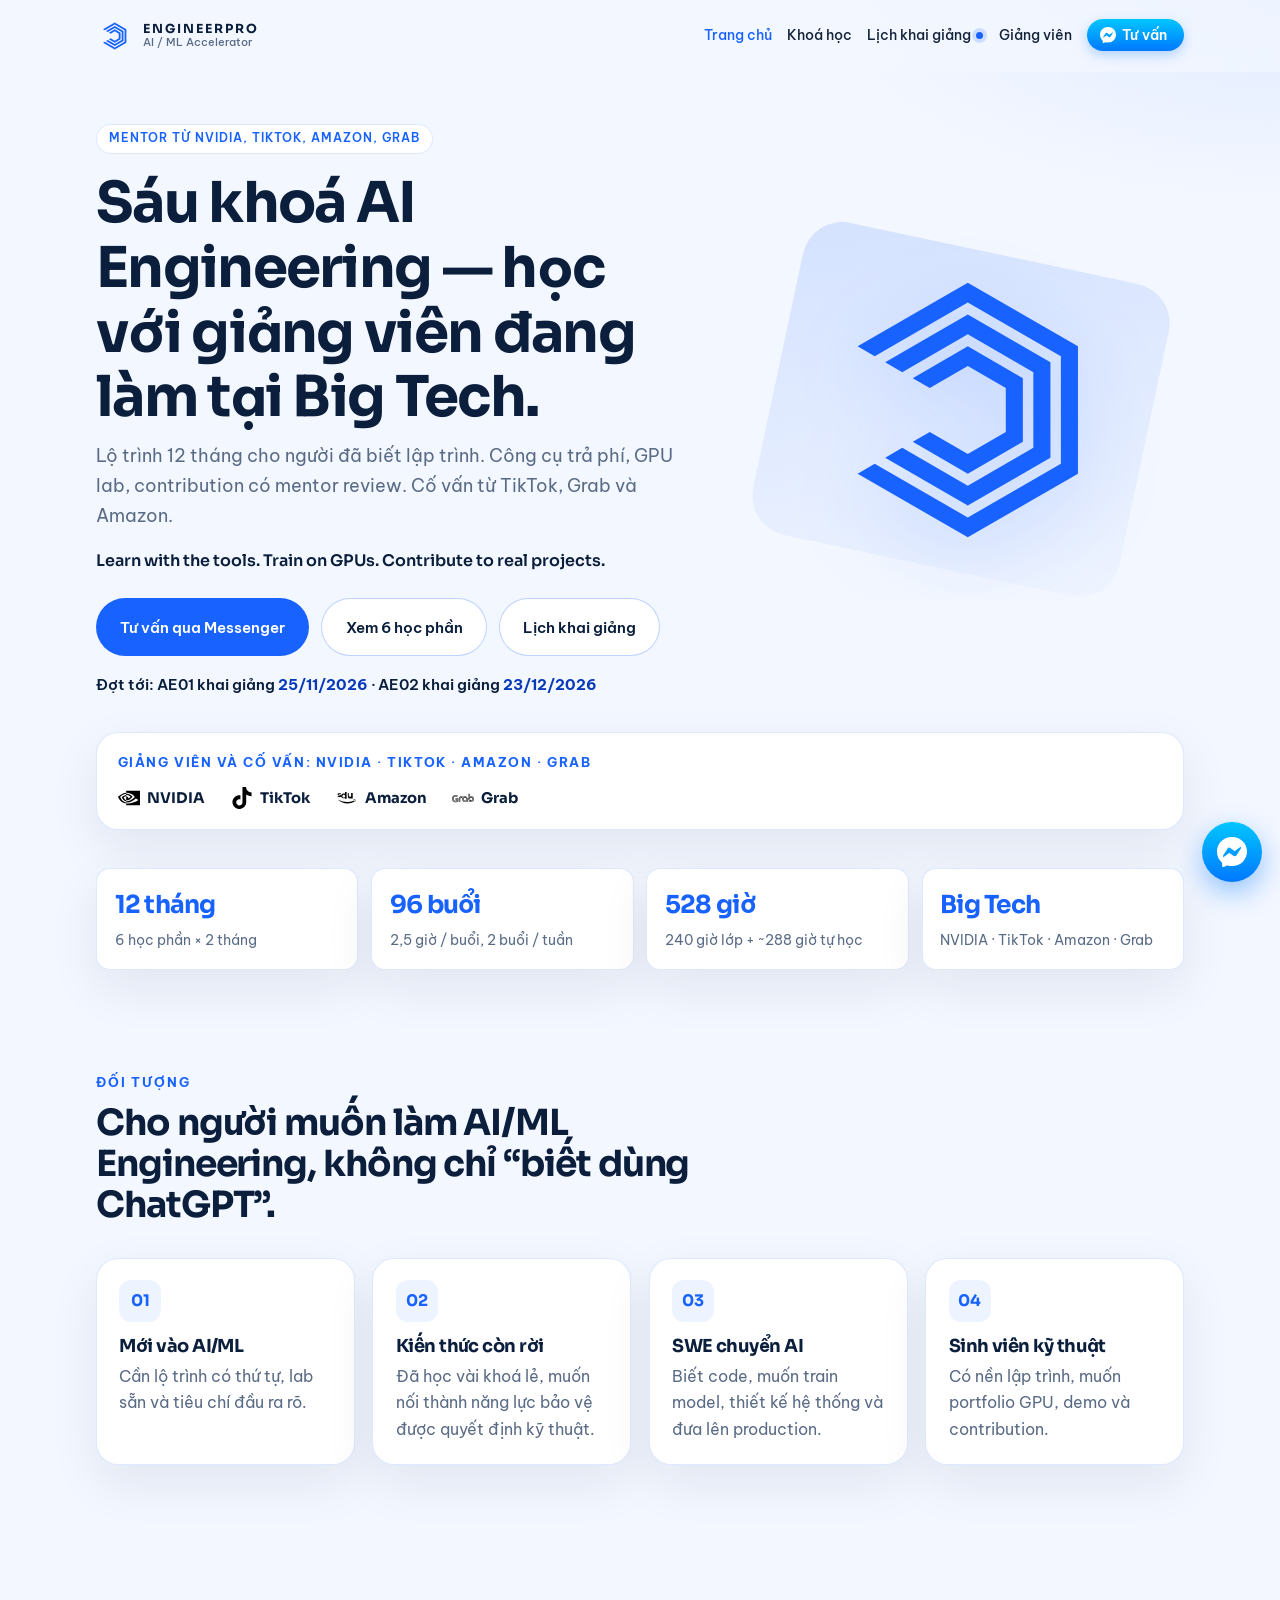
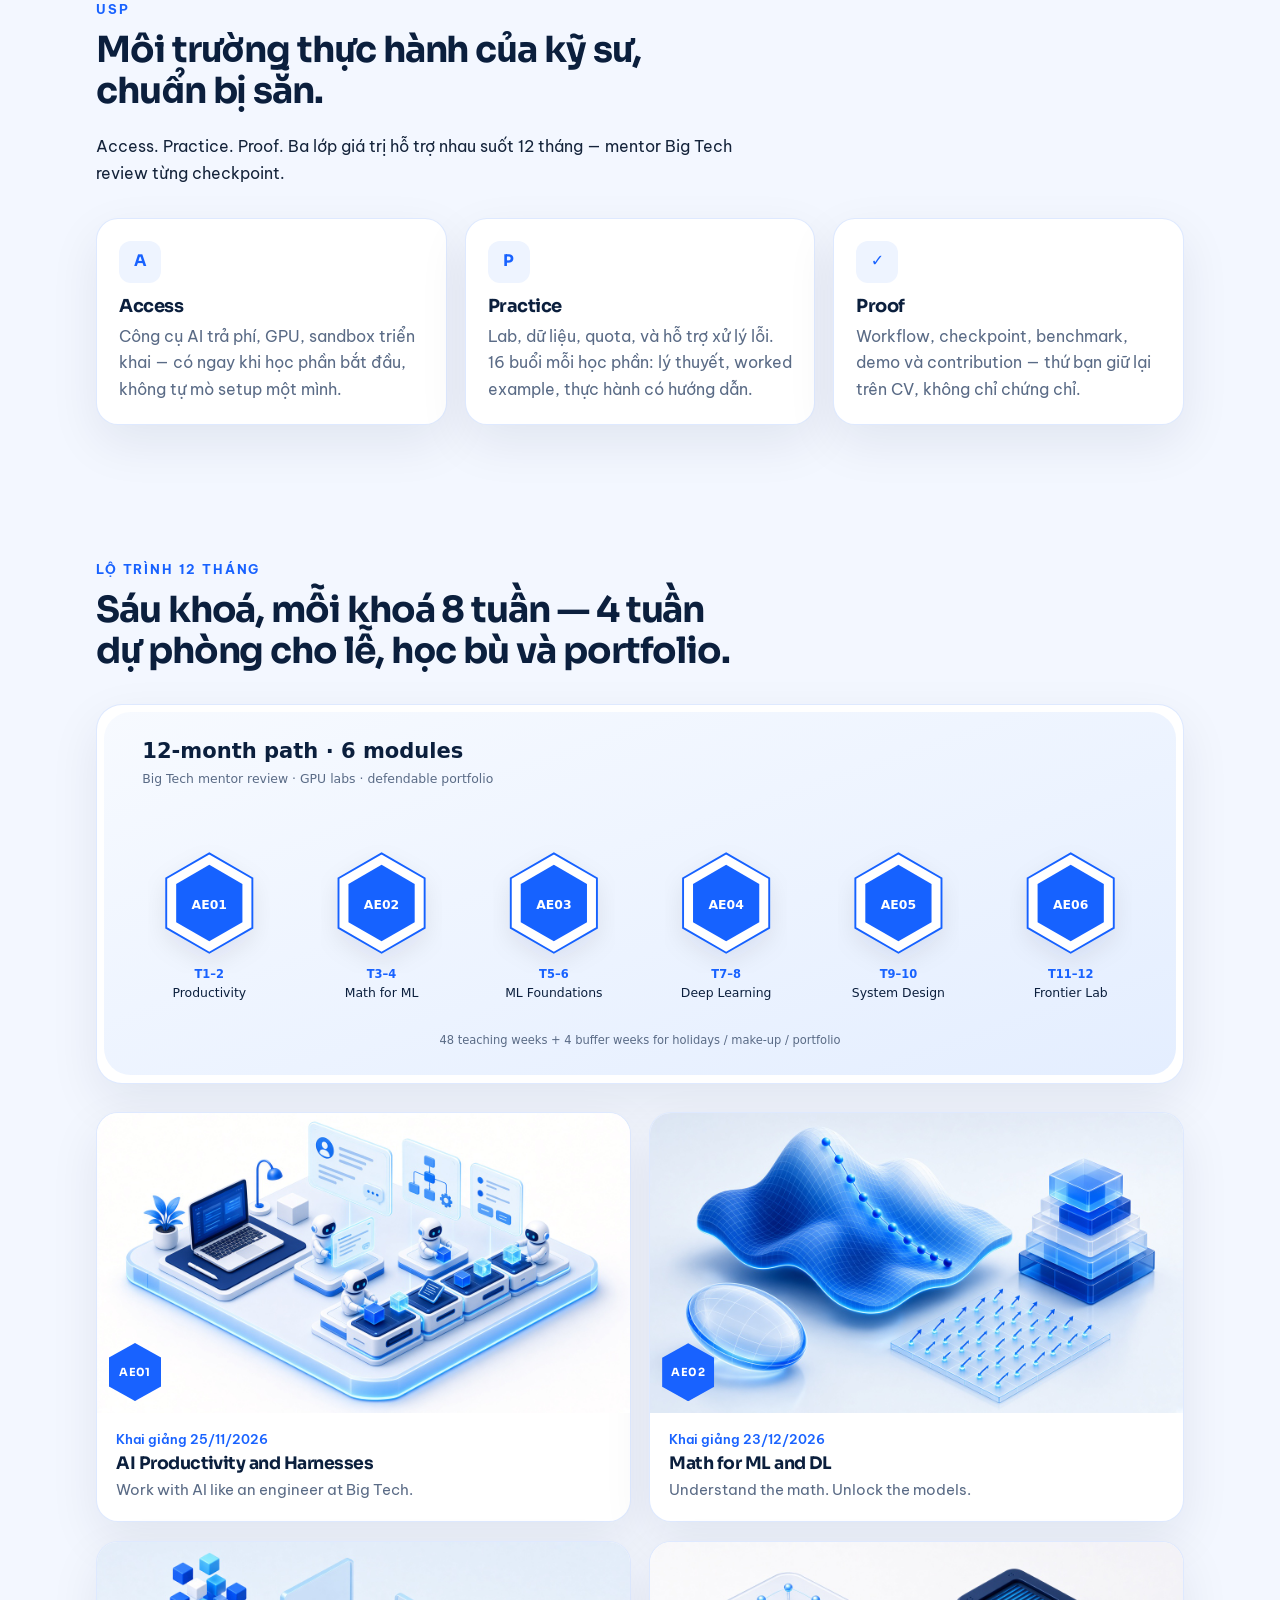
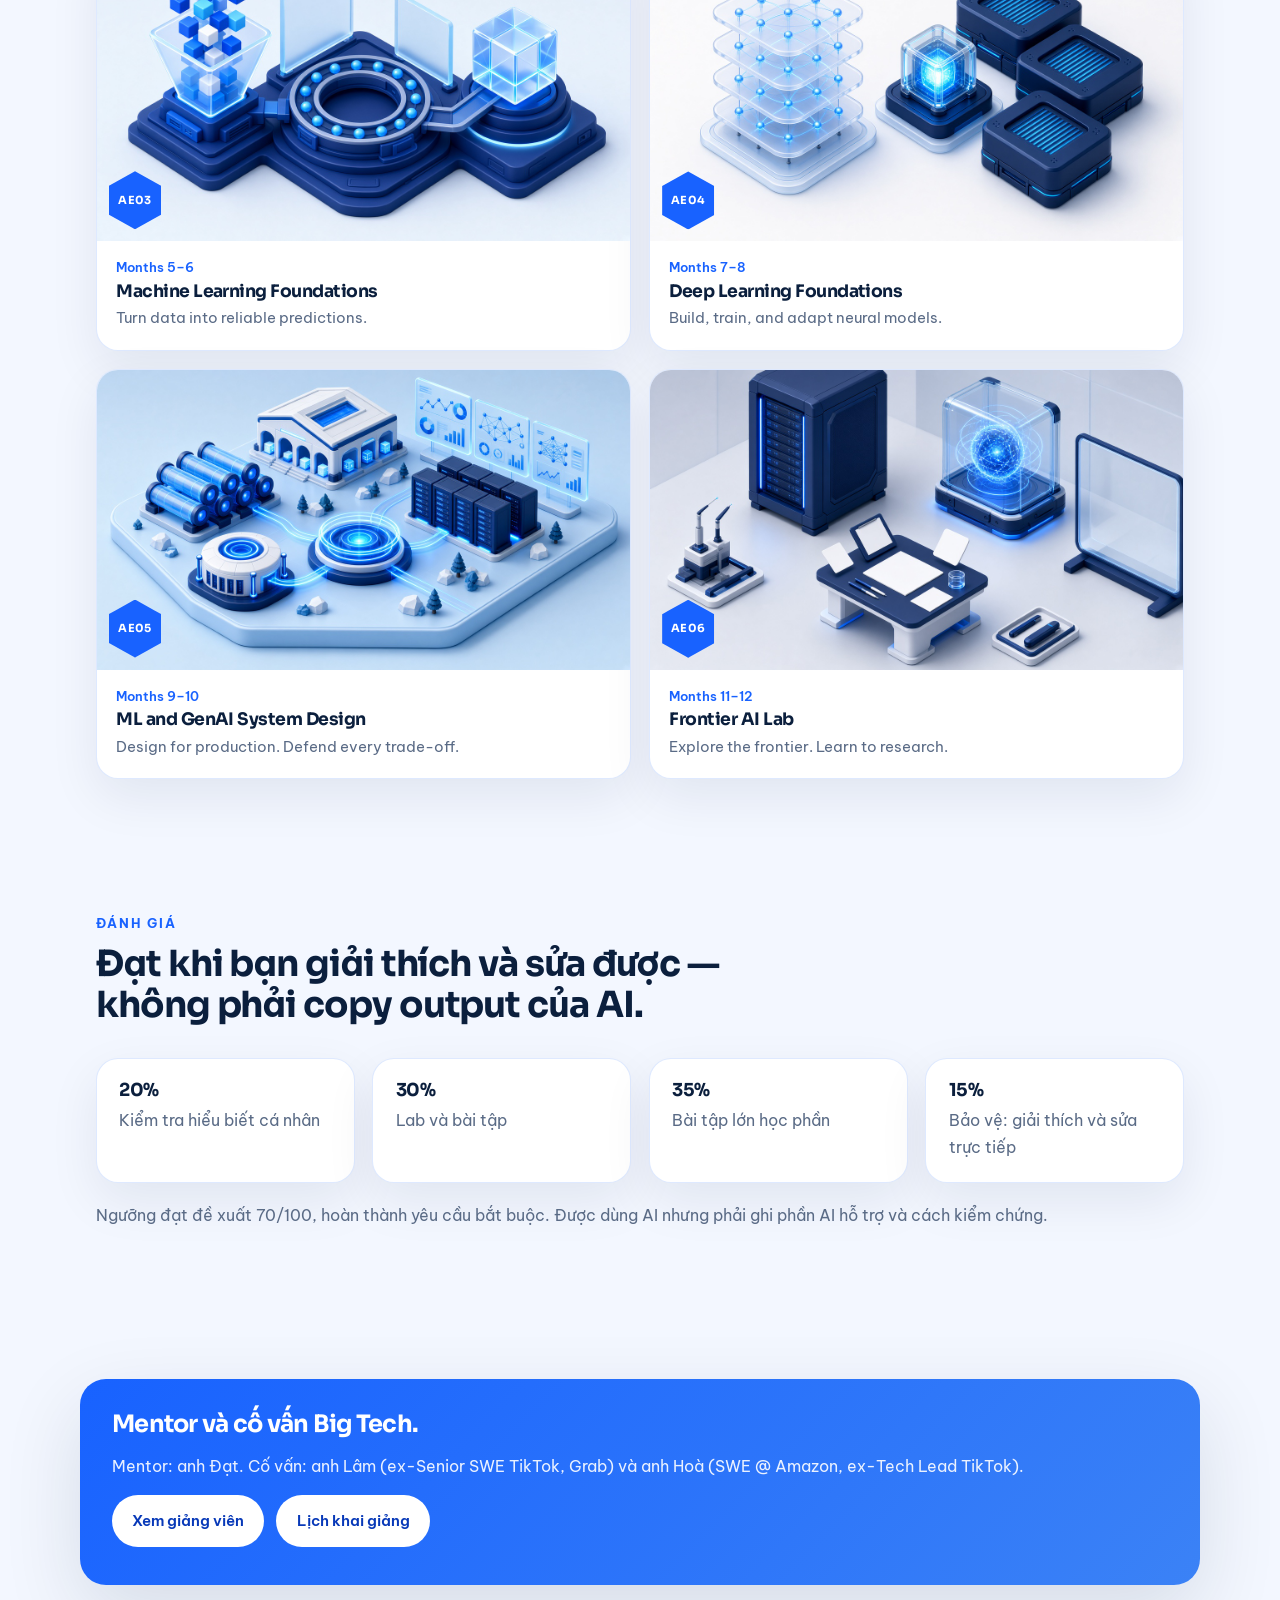
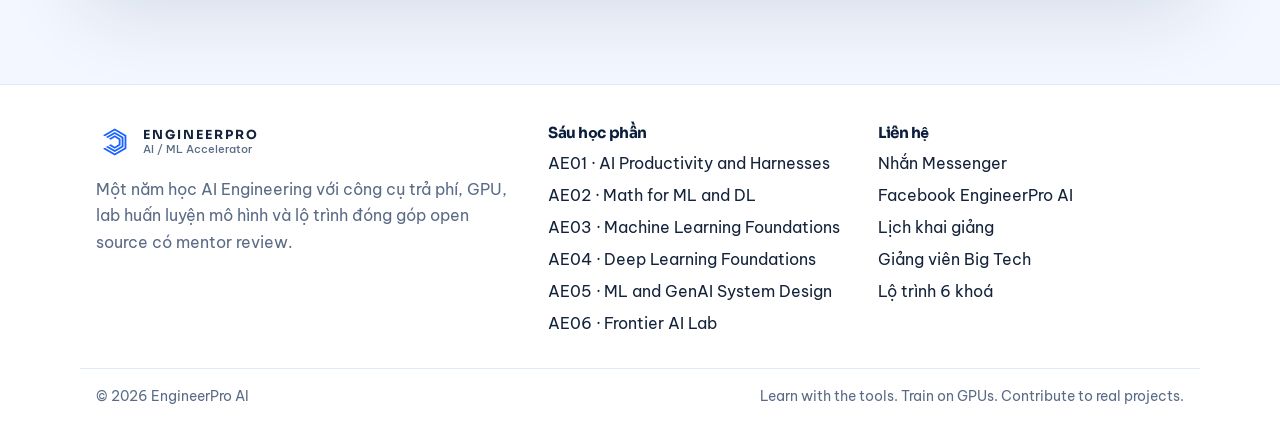
==== commit def0c568: "Show Đạt as Mentor with LinkedIn only, no photo or NVIDIA logo." ====
--- a/docs/index.html
+++ b/docs/index.html
@@ -12,7 +12,7 @@
 </script>
   <meta name="viewport" content="width=device-width, initial-scale=1">
   <title>EngineerPro AI — 6 khoá AI Engineering với giảng viên Big Tech</title>
-  <meta name="description" content="Lộ trình 12 tháng, 6 khoá: AI productivity, toán ML, machine learning, deep learning, system design và frontier lab. Giảng viên NVIDIA; cố vấn TikTok, Grab và Amazon. GPU, công cụ trả phí, mentor review.">
+  <meta name="description" content="Lộ trình 12 tháng, 6 khoá: AI productivity, toán ML, machine learning, deep learning, system design và frontier lab. Mentor review; cố vấn TikTok, Grab và Amazon. GPU, công cụ trả phí.">
   <link rel="canonical" href="https://engineerpro-team.github.io/engineerproai/">
   <link rel="icon" type="image/png" sizes="32x32" href="assets/img/favicon-32.png">
   <link rel="icon" type="image/png" href="assets/img/favicon.png">
@@ -21,14 +21,14 @@
   <meta property="og:site_name" content="EngineerPro AI">
   <meta property="og:locale" content="vi_VN">
   <meta property="og:title" content="EngineerPro AI — 6 khoá AI Engineering với giảng viên Big Tech">
-  <meta property="og:description" content="Lộ trình 12 tháng, 6 khoá: AI productivity, toán ML, machine learning, deep learning, system design và frontier lab. Giảng viên NVIDIA; cố vấn TikTok, Grab và Amazon. GPU, công cụ trả phí, mentor review.">
+  <meta property="og:description" content="Lộ trình 12 tháng, 6 khoá: AI productivity, toán ML, machine learning, deep learning, system design và frontier lab. Mentor review; cố vấn TikTok, Grab và Amazon. GPU, công cụ trả phí.">
   <meta property="og:url" content="https://engineerpro-team.github.io/engineerproai/">
   <meta property="og:image" content="https://engineerpro-team.github.io/engineerproai/assets/img/og-share.png">
   <meta property="og:image:width" content="1200">
   <meta property="og:image:height" content="630">
   <meta name="twitter:card" content="summary_large_image">
   <meta name="twitter:title" content="EngineerPro AI — 6 khoá AI Engineering với giảng viên Big Tech">
-  <meta name="twitter:description" content="Lộ trình 12 tháng, 6 khoá: AI productivity, toán ML, machine learning, deep learning, system design và frontier lab. Giảng viên NVIDIA; cố vấn TikTok, Grab và Amazon. GPU, công cụ trả phí, mentor review.">
+  <meta name="twitter:description" content="Lộ trình 12 tháng, 6 khoá: AI productivity, toán ML, machine learning, deep learning, system design và frontier lab. Mentor review; cố vấn TikTok, Grab và Amazon. GPU, công cụ trả phí.">
   <meta name="twitter:image" content="https://engineerpro-team.github.io/engineerproai/assets/img/og-share.png">
   <link rel="preconnect" href="https://fonts.googleapis.com">
   <link rel="preconnect" href="https://fonts.gstatic.com" crossorigin>
@@ -62,7 +62,7 @@
     <div>
       <div class="eyebrow">Mentor từ NVIDIA, TikTok, Amazon, Grab</div>
       <h1>Sáu khoá AI Engineering — học với giảng viên đang làm tại Big Tech.</h1>
-      <p class="lede">Lộ trình 12 tháng cho người đã biết lập trình. Công cụ trả phí, GPU lab, contribution có mentor review. Giảng viên NVIDIA; cố vấn từ TikTok, Grab và Amazon.</p>
+      <p class="lede">Lộ trình 12 tháng cho người đã biết lập trình. Công cụ trả phí, GPU lab, contribution có mentor review. Cố vấn từ TikTok, Grab và Amazon.</p>
       <p class="tagline">Learn with the tools. Train on GPUs. Contribute to real projects.</p>
       <div class="hero-actions">
         <a class="btn btn-primary btn-lg" href="https://m.me/EngineerProAI" target="_blank" rel="noopener">Tư vấn qua Messenger</a>
@@ -217,8 +217,8 @@
 
 <section>
   <div class="wrap callout reveal">
-    <h2>Giảng viên NVIDIA. Cố vấn TikTok, Grab và Amazon.</h2>
-    <p>Anh Đạt giảng dạy. Cố vấn: anh Lâm (ex-Senior SWE TikTok, Grab) và anh Hoà (SWE @ Amazon, ex-Tech Lead TikTok).</p>
+    <h2>Mentor và cố vấn Big Tech.</h2>
+    <p>Mentor: anh Đạt. Cố vấn: anh Lâm (ex-Senior SWE TikTok, Grab) và anh Hoà (SWE @ Amazon, ex-Tech Lead TikTok).</p>
     <div class="hero-actions">
       <a class="btn btn-ghost" href="giang-vien/">Xem giảng viên</a>
       <a class="btn btn-primary" href="lich-khai-giang/">Lịch khai giảng</a>
--- a/docs/assets/css/style.css
+++ b/docs/assets/css/style.css
@@ -626,6 +626,9 @@
   margin-bottom: 0.9rem;
   padding: 0;
 }
+.instructors .avatar.is-blank {
+  background: #fff;
+}
 .instructors .avatar img {
   width: 100%;
   height: 100%;
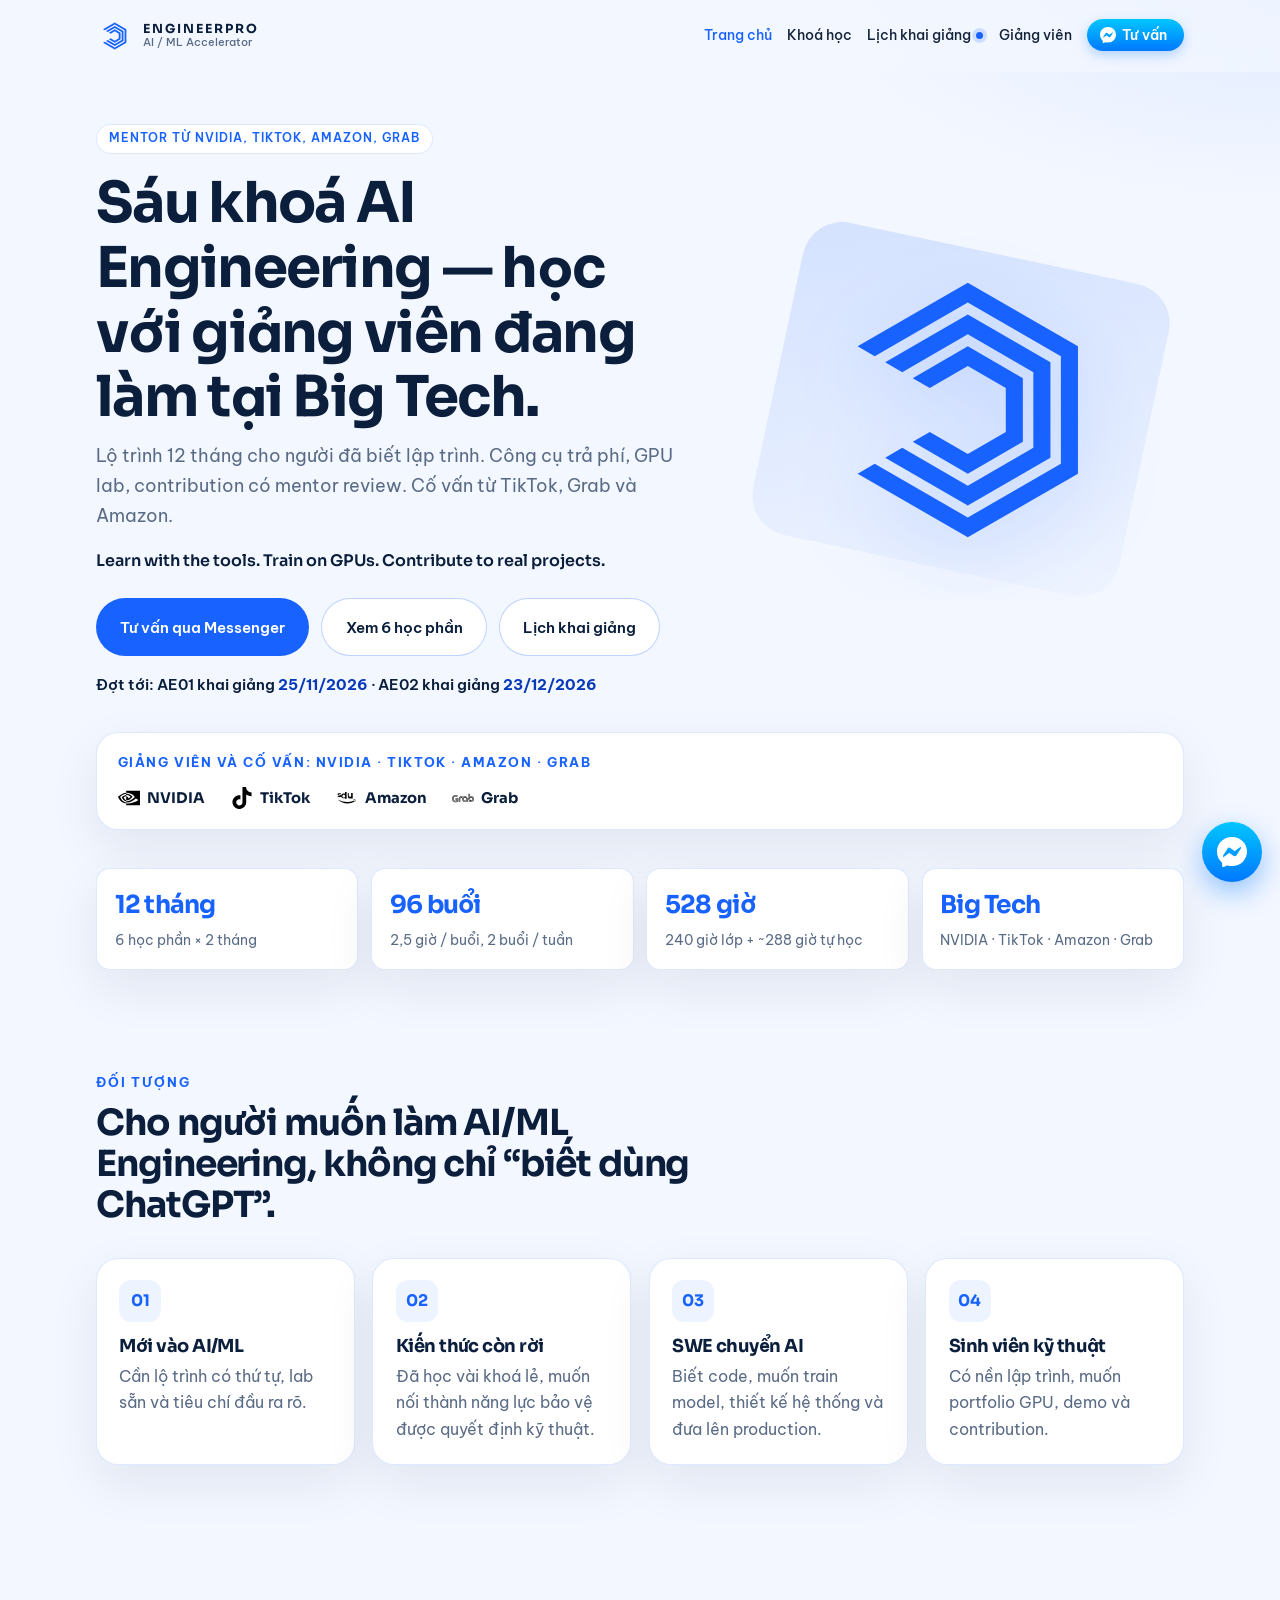
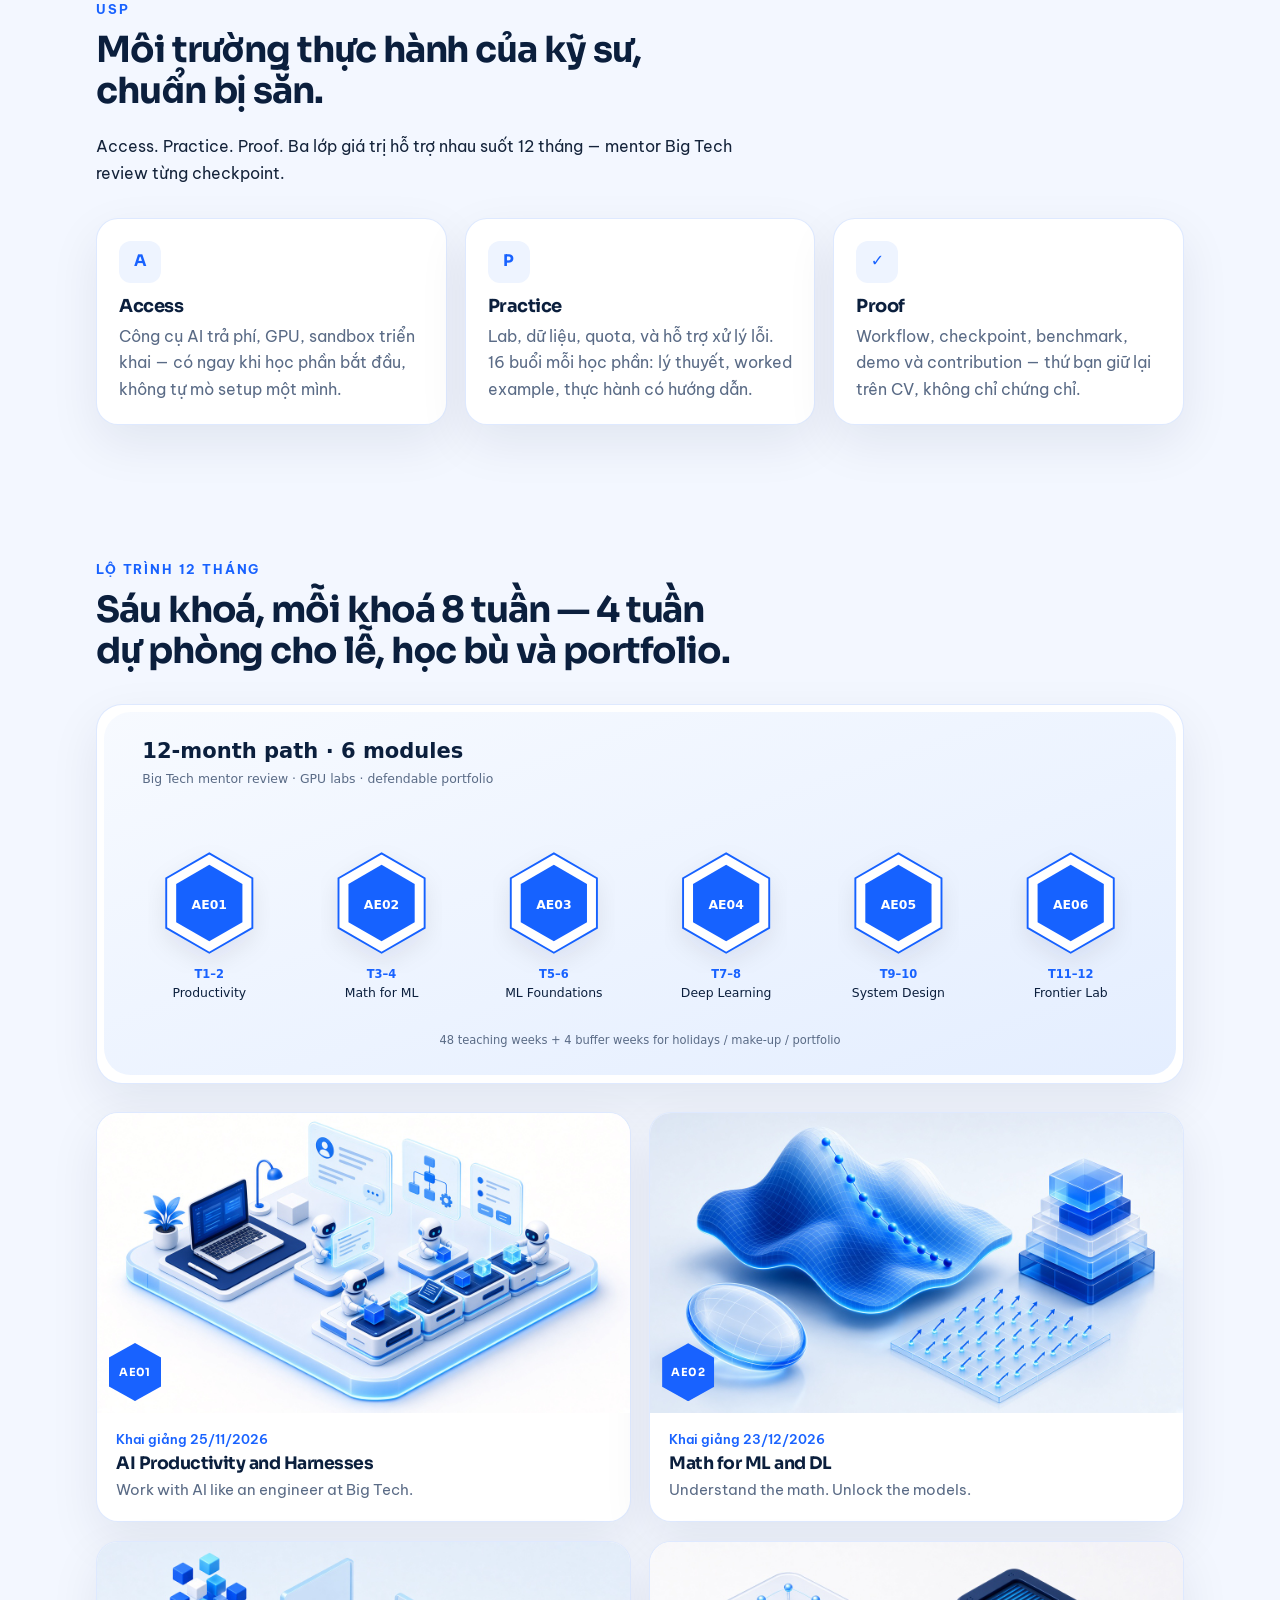
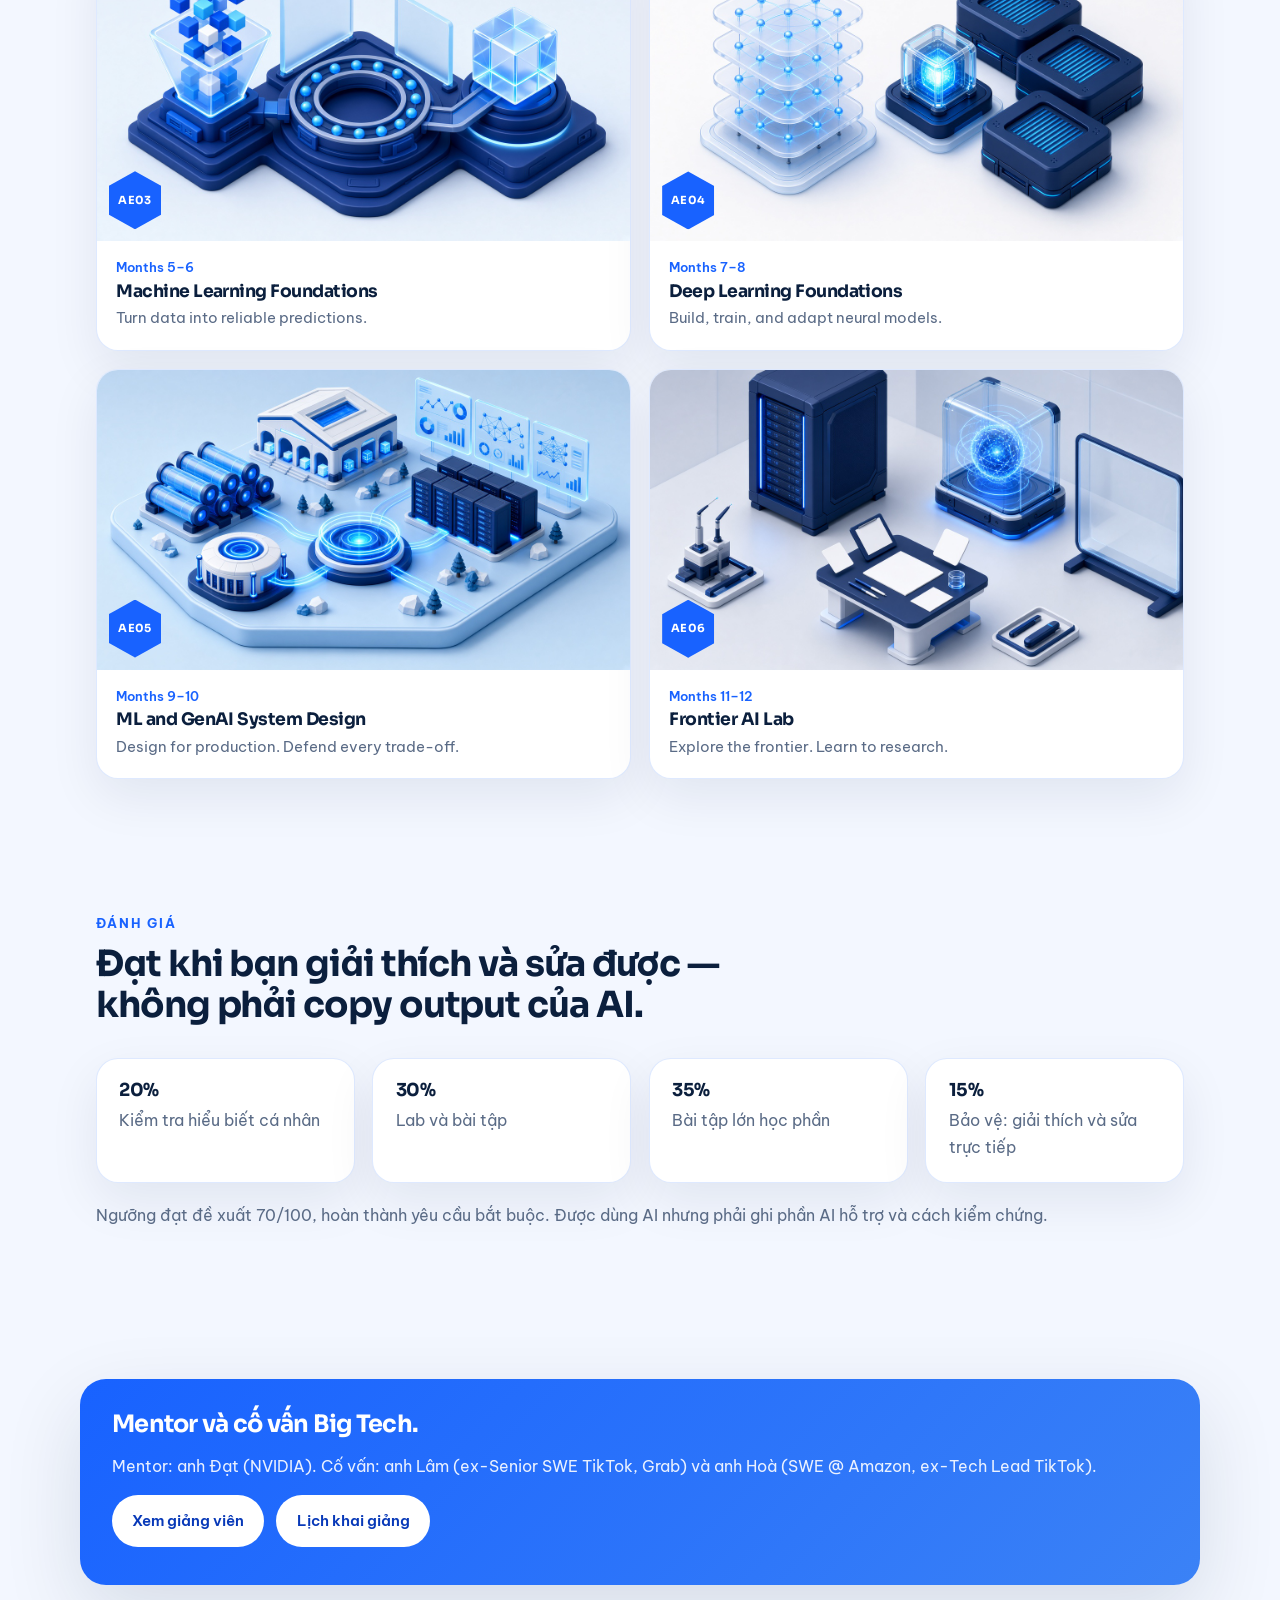
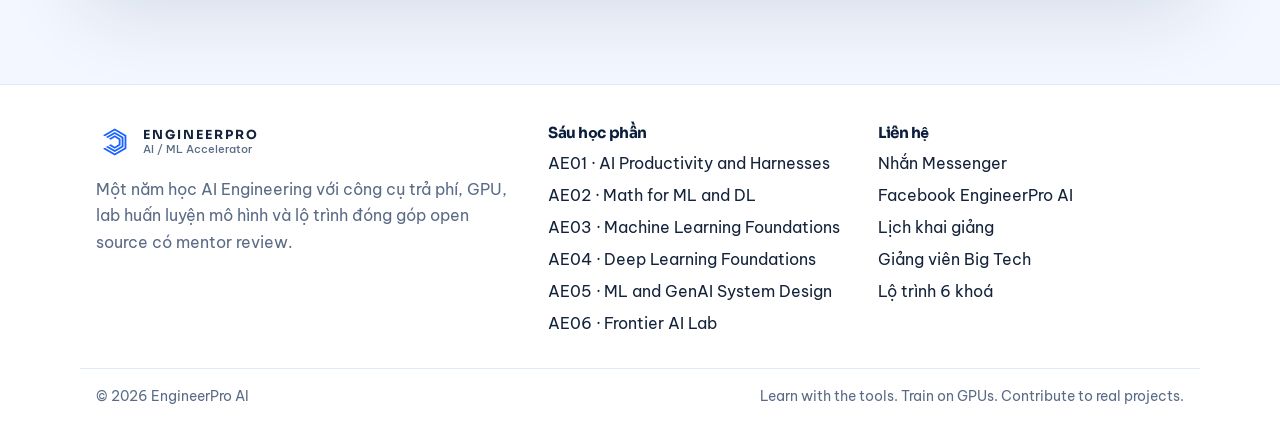
==== commit 6a26ac68: "Keep Đạt’s NVIDIA role as text, without the company logo." ====
--- a/docs/index.html
+++ b/docs/index.html
@@ -218,7 +218,7 @@
 <section>
   <div class="wrap callout reveal">
     <h2>Mentor và cố vấn Big Tech.</h2>
-    <p>Mentor: anh Đạt. Cố vấn: anh Lâm (ex-Senior SWE TikTok, Grab) và anh Hoà (SWE @ Amazon, ex-Tech Lead TikTok).</p>
+    <p>Mentor: anh Đạt (NVIDIA). Cố vấn: anh Lâm (ex-Senior SWE TikTok, Grab) và anh Hoà (SWE @ Amazon, ex-Tech Lead TikTok).</p>
     <div class="hero-actions">
       <a class="btn btn-ghost" href="giang-vien/">Xem giảng viên</a>
       <a class="btn btn-primary" href="lich-khai-giang/">Lịch khai giảng</a>
